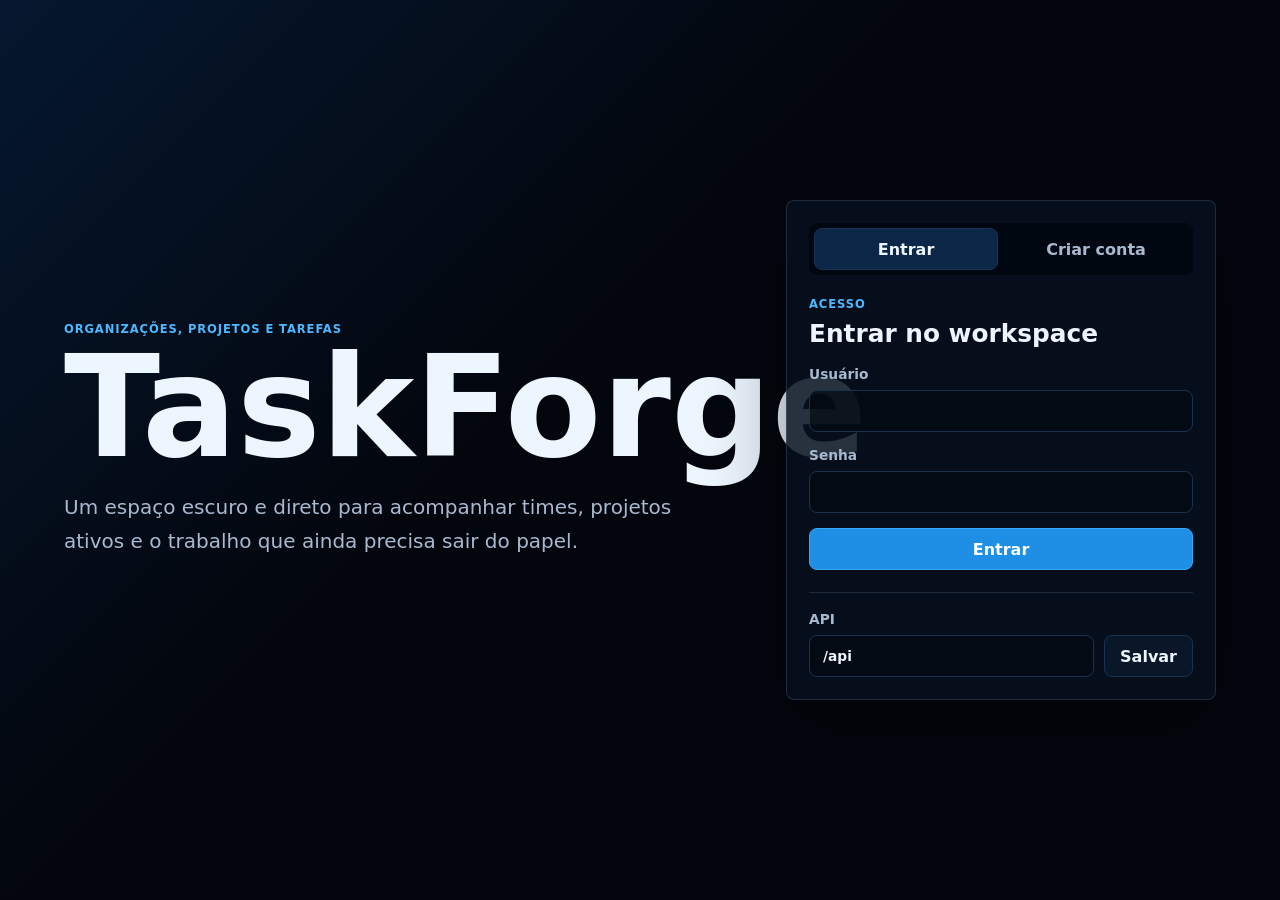
==== static/frontend/index.html @ 765f6458 "adicionando um front end e sistema de invites" ====
<!doctype html>
<html lang="pt-BR">
  <head>
    <meta charset="utf-8">
    <meta name="viewport" content="width=device-width, initial-scale=1">
    <title>TaskForge</title>
    <link rel="stylesheet" href="./css/styles.css">
  </head>
  <body data-page="redirect">
    <div id="toast-region" class="toast-region" aria-live="polite" aria-atomic="true"></div>
    <main class="page-loader">
      <p class="eyebrow">TaskForge</p>
      <h1>Carregando workspace</h1>
    </main>
    <script src="./js/app.js" defer></script>
  </body>
</html>
---- static/frontend/css/styles.css ----
:root {
  color-scheme: dark;
  --bg: #03060d;
  --bg-raised: #07111f;
  --bg-panel: #0a1424;
  --bg-panel-strong: #0d1c31;
  --navy: #061a33;
  --navy-2: #0b2646;
  --line: #19324f;
  --line-soft: rgba(112, 149, 190, 0.22);
  --text: #edf6ff;
  --text-soft: #a8bad0;
  --muted: #6f839d;
  --accent: #4db8ff;
  --accent-strong: #1f8fe5;
  --accent-soft: rgba(77, 184, 255, 0.13);
  --success: #4fd1a1;
  --warning: #f4c86b;
  --danger: #ff6b78;
  --danger-bg: rgba(255, 107, 120, 0.12);
  --shadow: 0 24px 80px rgba(0, 0, 0, 0.42);
  --radius: 8px;
  --sidebar-width: 320px;
  font-family: Inter, ui-sans-serif, system-ui, -apple-system, BlinkMacSystemFont, "Segoe UI", sans-serif;
}

* {
  box-sizing: border-box;
}

html {
  min-height: 100%;
  background: var(--bg);
}

body {
  min-height: 100vh;
  margin: 0;
  background:
    linear-gradient(135deg, rgba(6, 26, 51, 0.9), rgba(3, 6, 13, 0.98) 42%),
    var(--bg);
  color: var(--text);
}

button,
input,
textarea {
  font: inherit;
}

button {
  cursor: pointer;
}

button:disabled,
input:disabled,
textarea:disabled {
  cursor: not-allowed;
  opacity: 0.6;
}

input,
textarea {
  width: 100%;
  border: 1px solid var(--line);
  border-radius: var(--radius);
  background: rgba(2, 9, 19, 0.72);
  color: var(--text);
  outline: none;
  padding: 12px 13px;
  transition: border-color 160ms ease, box-shadow 160ms ease, background 160ms ease;
}

textarea {
  resize: vertical;
  min-height: 90px;
}

input::placeholder,
textarea::placeholder {
  color: #61758e;
}

input:focus,
textarea:focus {
  border-color: var(--accent);
  box-shadow: 0 0 0 3px rgba(77, 184, 255, 0.13);
  background: rgba(3, 13, 27, 0.96);
}

label {
  display: grid;
  gap: 8px;
  color: var(--text-soft);
  font-size: 0.86rem;
  font-weight: 650;
}

.is-hidden {
  display: none !important;
}

.as-link {
  display: inline-flex;
  align-items: center;
  justify-content: center;
  text-decoration: none;
}

.muted {
  color: var(--muted);
}

.eyebrow {
  margin: 0 0 8px;
  color: var(--accent);
  font-size: 0.72rem;
  font-weight: 800;
  letter-spacing: 0.08em;
  text-transform: uppercase;
}

.auth-screen {
  min-height: 100vh;
  display: grid;
  grid-template-columns: minmax(0, 1fr) 430px;
  gap: clamp(28px, 6vw, 80px);
  align-items: center;
  padding: clamp(24px, 5vw, 72px);
}

.auth-brand {
  max-width: 760px;
}

.auth-brand h1 {
  margin: 0;
  font-size: clamp(3.8rem, 11vw, 9rem);
  line-height: 0.9;
  letter-spacing: 0;
}

.auth-brand p:not(.eyebrow) {
  max-width: 620px;
  color: var(--text-soft);
  font-size: clamp(1rem, 2vw, 1.25rem);
  line-height: 1.7;
}

.page-loader {
  min-height: 100vh;
  display: grid;
  place-content: center;
  gap: 10px;
  padding: 24px;
  text-align: center;
}

.page-loader h1 {
  margin: 0;
  font-size: clamp(2rem, 5vw, 4rem);
  letter-spacing: 0;
}

.auth-panel,
.panel,
.confirm-dialog {
  border: 1px solid var(--line-soft);
  border-radius: var(--radius);
  background: rgba(7, 17, 31, 0.86);
  box-shadow: var(--shadow);
}

.auth-panel {
  padding: 22px;
}

.auth-tabs {
  display: grid;
  grid-template-columns: 1fr 1fr;
  gap: 6px;
  padding: 5px;
  border-radius: var(--radius);
  background: rgba(1, 6, 14, 0.86);
  margin-bottom: 22px;
}

.tab-button,
.ghost-button,
.primary-button,
.danger-button,
.icon-button,
.link-button {
  min-height: 42px;
  border: 1px solid transparent;
  border-radius: var(--radius);
  color: var(--text);
  font-weight: 800;
  transition: transform 160ms ease, border-color 160ms ease, background 160ms ease, color 160ms ease;
}

.tab-button {
  background: transparent;
  color: var(--text-soft);
}

.tab-button.active {
  background: var(--navy-2);
  color: var(--text);
  border-color: var(--line);
}

.primary-button {
  background: var(--accent-strong);
  border-color: #35a7f5;
  color: white;
  padding: 0 16px;
}

.primary-button:hover,
.ghost-button:hover,
.danger-button:hover,
.icon-button:hover,
.link-button:hover {
  transform: translateY(-1px);
}

.ghost-button {
  background: rgba(10, 25, 43, 0.9);
  border-color: var(--line);
  color: var(--text);
  padding: 0 15px;
}

.ghost-button.small {
  min-height: 34px;
  padding: 0 11px;
  font-size: 0.86rem;
}

.danger-button {
  background: var(--danger-bg);
  border-color: rgba(255, 107, 120, 0.46);
  color: #ffd5da;
  padding: 0 15px;
}

.icon-button {
  width: 42px;
  padding: 0;
  background: rgba(10, 25, 43, 0.9);
  border-color: var(--line);
}

.link-button {
  min-height: auto;
  padding: 0;
  background: transparent;
  color: var(--accent);
  border: none;
}

.stacked-form,
.compact-form {
  display: grid;
  gap: 15px;
}

.compact-form.is-disabled {
  opacity: 0.62;
}

.inline-form {
  display: grid;
  grid-template-columns: minmax(0, 1fr) auto;
  gap: 10px;
  align-items: end;
}

.api-config {
  display: grid;
  grid-template-columns: minmax(0, 1fr) auto;
  gap: 10px;
  align-items: end;
  margin-top: 22px;
  padding-top: 18px;
  border-top: 1px solid var(--line-soft);
}

.panel-heading {
  margin-bottom: 18px;
}

.panel-heading h2,
.panel-heading h3 {
  margin: 0;
  letter-spacing: 0;
}

.panel-heading h2 {
  font-size: 1.55rem;
}

.panel-heading h3 {
  font-size: 1.08rem;
}

.panel-heading.horizontal {
  display: flex;
  justify-content: space-between;
  gap: 12px;
  align-items: start;
}

.app-shell {
  display: grid;
  grid-template-columns: var(--sidebar-width) minmax(0, 1fr);
  min-height: 100vh;
}

.sidebar {
  position: sticky;
  top: 0;
  height: 100vh;
  overflow-y: auto;
  display: grid;
  align-content: start;
  gap: 18px;
  padding: 22px;
  border-right: 1px solid var(--line-soft);
  background: rgba(3, 8, 17, 0.94);
}

.brand-row,
.user-strip,
.section-title,
.topbar,
.org-header,
.task-actions,
.dialog-actions {
  display: flex;
  align-items: center;
  justify-content: space-between;
  gap: 14px;
}

.brand-row h2,
.topbar h1,
.org-header h2 {
  margin: 0;
  letter-spacing: 0;
}

.brand-row h2 {
  font-size: 1.55rem;
}

.user-strip {
  border: 1px solid var(--line-soft);
  border-radius: var(--radius);
  background: rgba(10, 20, 36, 0.72);
  padding: 12px;
}

.user-strip div {
  display: grid;
  gap: 4px;
  min-width: 0;
}

.user-strip strong,
.nav-item strong,
.project-item strong,
.task-card strong {
  overflow-wrap: anywhere;
}

.sidebar-section {
  display: grid;
  gap: 12px;
}

.page-nav {
  display: grid;
  gap: 8px;
}

.nav-link {
  display: flex;
  align-items: center;
  min-height: 42px;
  border: 1px solid var(--line-soft);
  border-radius: var(--radius);
  background: rgba(9, 19, 34, 0.72);
  color: var(--text-soft);
  font-weight: 800;
  padding: 0 12px;
  text-decoration: none;
}

.nav-link.active,
.nav-link:hover {
  border-color: var(--accent);
  background: var(--accent-soft);
  color: var(--text);
}

.section-title {
  color: var(--text);
  font-weight: 850;
}

.count-pill,
.status-chip {
  display: inline-flex;
  align-items: center;
  min-height: 28px;
  border: 1px solid var(--line);
  border-radius: 999px;
  padding: 0 10px;
  background: rgba(13, 28, 49, 0.82);
  color: var(--text-soft);
  font-size: 0.78rem;
  font-weight: 800;
  white-space: nowrap;
}

.status-chip.subdued {
  color: var(--muted);
}

.search-label {
  font-size: 0.78rem;
}

.nav-list,
.project-list,
.task-list,
.member-list {
  display: grid;
  gap: 10px;
}

.nav-list {
  max-height: 34vh;
  overflow-y: auto;
  padding-right: 2px;
}

.nav-item,
.project-item,
.task-card,
.member-item {
  border: 1px solid var(--line-soft);
  border-radius: var(--radius);
  background: rgba(9, 19, 34, 0.8);
}

.nav-item,
.project-item {
  width: 100%;
  display: grid;
  gap: 5px;
  text-align: left;
  color: var(--text);
  padding: 12px;
}

.nav-item {
  border-color: var(--line-soft);
}

.nav-item.active,
.project-item.active {
  border-color: var(--accent);
  background: var(--accent-soft);
}

.nav-item span,
.project-item span,
.task-card p,
.member-item span {
  color: var(--text-soft);
  font-size: 0.82rem;
}

.workspace {
  min-width: 0;
  padding: 26px;
}

.topbar {
  margin-bottom: 24px;
}

.topbar h1 {
  font-size: clamp(1.9rem, 3vw, 3.1rem);
}

.empty-state {
  min-height: 62vh;
  display: grid;
  place-items: center;
  border: 1px dashed var(--line);
  border-radius: var(--radius);
  background: rgba(6, 17, 31, 0.58);
  text-align: center;
  padding: 28px;
}

.empty-state h2 {
  max-width: 680px;
  margin: 0;
  font-size: clamp(1.7rem, 4vw, 3.2rem);
  letter-spacing: 0;
}

.org-workspace {
  display: grid;
  gap: 18px;
}

.org-header {
  align-items: start;
  padding-bottom: 18px;
  border-bottom: 1px solid var(--line-soft);
}

.org-header h2 {
  font-size: clamp(1.9rem, 4vw, 4rem);
  line-height: 1.05;
}

.org-actions {
  display: flex;
  gap: 10px;
  flex-wrap: wrap;
  justify-content: flex-end;
}

.stats-grid {
  display: grid;
  grid-template-columns: repeat(3, minmax(120px, 1fr));
  gap: 12px;
}

.stat-card {
  display: grid;
  gap: 8px;
  border: 1px solid var(--line-soft);
  border-radius: var(--radius);
  background: rgba(9, 19, 34, 0.76);
  padding: 16px;
}

.stat-card span {
  color: var(--text-soft);
  font-size: 0.82rem;
  font-weight: 800;
}

.stat-card strong {
  font-size: 2rem;
  line-height: 1;
}

.content-grid {
  display: grid;
  grid-template-columns: minmax(240px, 0.9fr) minmax(260px, 1fr) minmax(300px, 1.2fr);
  gap: 16px;
  align-items: start;
}

.content-grid.two-columns {
  grid-template-columns: minmax(260px, 0.85fr) minmax(320px, 1.15fr);
}

.dashboard-grid {
  display: grid;
  grid-template-columns: minmax(280px, 1fr) minmax(280px, 1fr);
  gap: 16px;
  align-items: start;
  margin-top: 16px;
}

.panel {
  min-width: 0;
  padding: 18px;
}

.card-grid {
  display: grid;
  grid-template-columns: repeat(auto-fill, minmax(230px, 1fr));
  gap: 12px;
}

.org-card {
  display: grid;
  gap: 12px;
  border: 1px solid var(--line-soft);
  border-radius: var(--radius);
  background: rgba(9, 19, 34, 0.8);
  padding: 14px;
}

.org-card h3 {
  margin: 0;
  font-size: 1.08rem;
  overflow-wrap: anywhere;
}

.card-meta {
  margin: 0;
  color: var(--text-soft);
  font-size: 0.84rem;
  line-height: 1.5;
}

.member-item {
  display: grid;
  gap: 5px;
  padding: 12px;
}

.member-top {
  display: flex;
  justify-content: space-between;
  gap: 10px;
  align-items: center;
}

.role-badge {
  display: inline-flex;
  align-items: center;
  min-height: 24px;
  border-radius: 999px;
  background: rgba(79, 209, 161, 0.12);
  color: var(--success);
  padding: 0 9px;
  font-size: 0.72rem;
  font-weight: 850;
  text-transform: uppercase;
}

.project-item {
  cursor: pointer;
}

.task-card {
  display: grid;
  gap: 10px;
  padding: 14px;
}

.task-card p {
  margin: 0;
  line-height: 1.55;
}

.task-card .task-actions {
  padding-top: 4px;
}

.compact-task-form {
  margin-bottom: 14px;
}

.empty-copy {
  margin: 0;
  border: 1px dashed var(--line);
  border-radius: var(--radius);
  color: var(--muted);
  padding: 16px;
  text-align: center;
}

.stat-link {
  justify-self: start;
  color: var(--accent);
  font-size: 1.02rem;
  font-weight: 850;
}

.invite-result-card {
  display: grid;
  gap: 8px;
  border: 1px solid var(--line-soft);
  border-radius: var(--radius);
  background: rgba(9, 19, 34, 0.8);
  padding: 12px;
}

.invite-result-name {
  font-size: 0.92rem;
  color: var(--text);
  overflow-wrap: anywhere;
}

.invite-result-id {
  font-size: 0.78rem;
}

.invite-result-send {
  width: 100%;
  justify-content: center;
}

.invite-result-error {
  margin: 0;
  color: var(--danger);
  font-size: 0.84rem;
}

.invites-grid {
  display: grid;
  grid-template-columns: repeat(auto-fill, minmax(220px, 1fr));
  gap: 12px;
}

.invite-card {
  display: grid;
  gap: 10px;
  border: 1px solid rgba(77, 184, 255, 0.22);
  border-radius: var(--radius);
  background: rgba(9, 19, 34, 0.8);
  padding: 14px;
}

.invite-org-name {
  font-size: 1rem;
  color: var(--text);
  overflow-wrap: anywhere;
}

.invite-sender {
  margin: 0;
  color: var(--text-soft);
  font-size: 0.82rem;
}

.invite-accept-btn {
  width: 100%;
  justify-content: center;
}

.toast-region {
  position: fixed;
  top: 18px;
  right: 18px;
  z-index: 20;
  display: grid;
  gap: 10px;
  width: min(360px, calc(100vw - 36px));
}

.toast {
  border: 1px solid var(--line);
  border-radius: var(--radius);
  background: rgba(7, 17, 31, 0.96);
  color: var(--text);
  box-shadow: var(--shadow);
  padding: 13px 14px;
}

.toast.success {
  border-color: rgba(79, 209, 161, 0.42);
}

.toast.error {
  border-color: rgba(255, 107, 120, 0.5);
}

.confirm-dialog {
  width: min(440px, calc(100vw - 28px));
  color: var(--text);
  padding: 0;
}

.confirm-dialog::backdrop {
  background: rgba(0, 0, 0, 0.72);
}

.confirm-dialog form {
  display: grid;
  gap: 14px;
  padding: 22px;
}

.confirm-dialog h2,
.confirm-dialog p {
  margin: 0;
}

@media (max-width: 1120px) {
  .content-grid {
    grid-template-columns: 1fr 1fr;
  }

  .content-grid.two-columns,
  .dashboard-grid {
    grid-template-columns: 1fr;
  }

  .tasks-panel {
    grid-column: 1 / -1;
  }
}

@media (max-width: 880px) {
  .auth-screen {
    grid-template-columns: 1fr;
    align-content: center;
  }

  .app-shell {
    grid-template-columns: 1fr;
  }

  .sidebar {
    position: static;
    height: auto;
    border-right: 0;
    border-bottom: 1px solid var(--line-soft);
  }

  .nav-list {
    max-height: 280px;
  }

  .workspace {
    padding: 20px;
  }

  .content-grid {
    grid-template-columns: 1fr;
  }

  .card-grid {
    grid-template-columns: 1fr;
  }

  .stats-grid {
    grid-template-columns: 1fr;
  }

  .org-header,
  .topbar {
    display: grid;
    justify-content: stretch;
  }

  .org-actions,
  .topbar-actions {
    justify-content: start;
  }
}

@media (max-width: 560px) {
  .auth-screen,
  .workspace,
  .sidebar {
    padding: 16px;
  }

  .auth-panel,
  .panel {
    padding: 15px;
  }

  .api-config,
  .inline-form {
    grid-template-columns: 1fr;
  }

  .brand-row,
  .user-strip,
  .section-title,
  .panel-heading.horizontal,
  .task-actions,
  .dialog-actions {
    align-items: stretch;
  }

  .topbar h1,
  .org-header h2,
  .empty-state h2 {
    font-size: 1.9rem;
  }
}
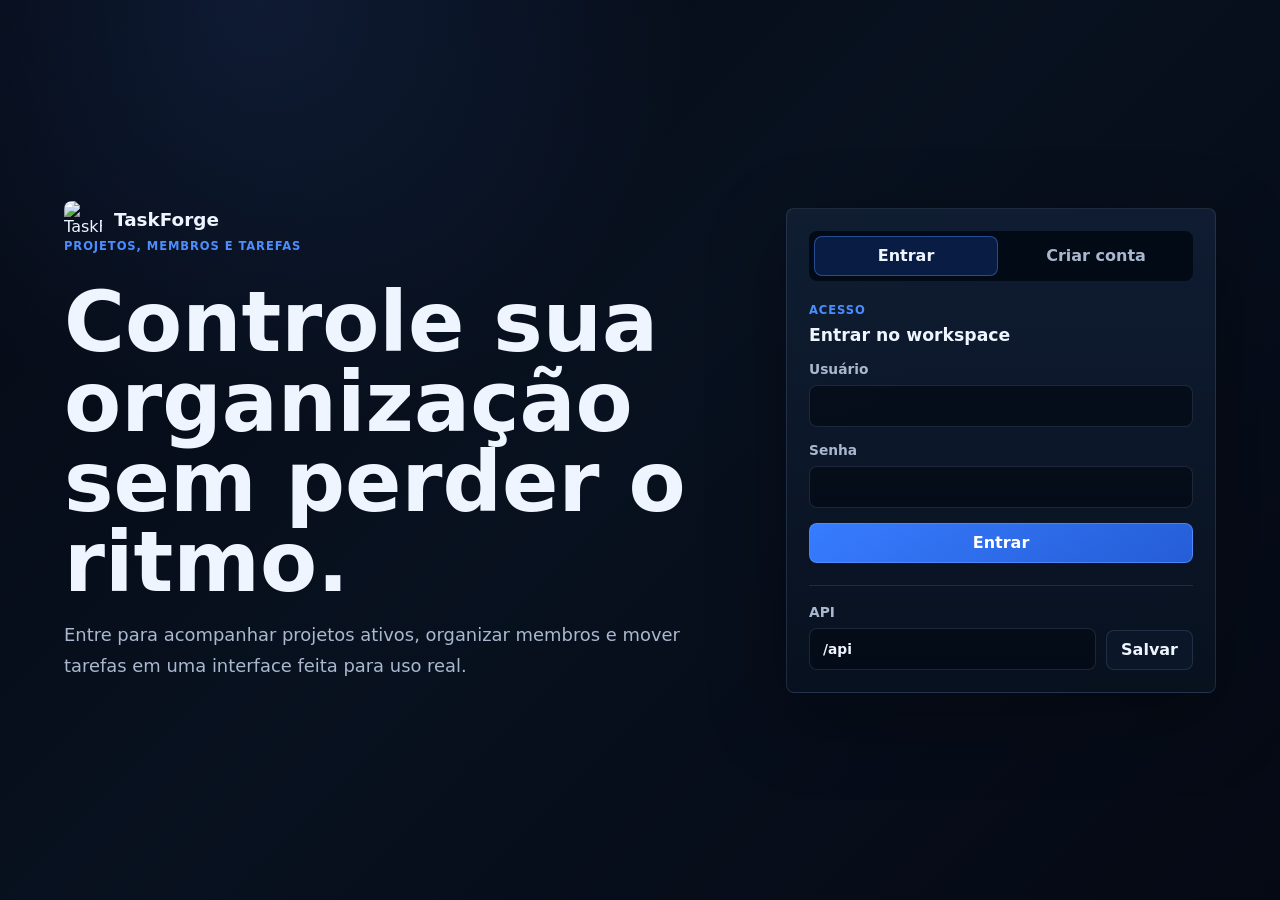
==== commit f4b84980: "melhorando front e back end" ====
--- a/static/frontend/index.html
+++ b/static/frontend/index.html
@@ -4,11 +4,13 @@
     <meta charset="utf-8">
     <meta name="viewport" content="width=device-width, initial-scale=1">
     <title>TaskForge</title>
+    <link rel="icon" href="http://localhost:5000/static/icons/TaskForgeLogo.png">
     <link rel="stylesheet" href="./css/styles.css">
   </head>
   <body data-page="redirect">
     <div id="toast-region" class="toast-region" aria-live="polite" aria-atomic="true"></div>
     <main class="page-loader">
+      <img class="brand-mark" src="http://localhost:5000/static/icons/TaskForgeLogo.png" alt="TaskForge">
       <p class="eyebrow">TaskForge</p>
       <h1>Carregando workspace</h1>
     </main>
--- a/static/frontend/css/styles.css
+++ b/static/frontend/css/styles.css
@@ -1,26 +1,27 @@
 :root {
   color-scheme: dark;
-  --bg: #03060d;
-  --bg-raised: #07111f;
-  --bg-panel: #0a1424;
-  --bg-panel-strong: #0d1c31;
-  --navy: #061a33;
-  --navy-2: #0b2646;
-  --line: #19324f;
-  --line-soft: rgba(112, 149, 190, 0.22);
-  --text: #edf6ff;
-  --text-soft: #a8bad0;
-  --muted: #6f839d;
-  --accent: #4db8ff;
-  --accent-strong: #1f8fe5;
-  --accent-soft: rgba(77, 184, 255, 0.13);
-  --success: #4fd1a1;
-  --warning: #f4c86b;
-  --danger: #ff6b78;
-  --danger-bg: rgba(255, 107, 120, 0.12);
-  --shadow: 0 24px 80px rgba(0, 0, 0, 0.42);
+  --bg: #050914;
+  --bg-2: #07101f;
+  --sidebar: #071225;
+  --sidebar-2: #0b1830;
+  --panel: #0d1728;
+  --panel-2: #111f35;
+  --panel-3: #162842;
+  --line: rgba(142, 166, 205, 0.17);
+  --line-strong: rgba(142, 166, 205, 0.28);
+  --text: #eef5ff;
+  --text-soft: #a9b8cf;
+  --muted: #75869d;
+  --blue: #4c8dff;
+  --blue-2: #2563eb;
+  --green: #40d58f;
+  --orange: #ffb25b;
+  --purple: #9a7cff;
+  --red: #ff6f86;
+  --cyan: #45d6d0;
+  --shadow: 0 24px 80px rgba(0, 0, 0, 0.32);
   --radius: 8px;
-  --sidebar-width: 320px;
+  --sidebar-width: 290px;
   font-family: Inter, ui-sans-serif, system-ui, -apple-system, BlinkMacSystemFont, "Segoe UI", sans-serif;
 }
 
@@ -37,15 +38,21 @@
   min-height: 100vh;
   margin: 0;
   background:
-    linear-gradient(135deg, rgba(6, 26, 51, 0.9), rgba(3, 6, 13, 0.98) 42%),
-    var(--bg);
+    radial-gradient(circle at 20% 0%, rgba(76, 141, 255, 0.12), transparent 32%),
+    linear-gradient(135deg, #050914 0%, #08111f 46%, #050914 100%);
   color: var(--text);
 }
 
 button,
 input,
-textarea {
+textarea,
+select {
   font: inherit;
+}
+
+button,
+a {
+  -webkit-tap-highlight-color: transparent;
 }
 
 button {
@@ -54,17 +61,19 @@
 
 button:disabled,
 input:disabled,
-textarea:disabled {
+textarea:disabled,
+select:disabled {
   cursor: not-allowed;
-  opacity: 0.6;
+  opacity: 0.58;
 }
 
 input,
-textarea {
+textarea,
+select {
   width: 100%;
   border: 1px solid var(--line);
   border-radius: var(--radius);
-  background: rgba(2, 9, 19, 0.72);
+  background: rgba(3, 10, 21, 0.72);
   color: var(--text);
   outline: none;
   padding: 12px 13px;
@@ -73,19 +82,24 @@
 
 textarea {
   resize: vertical;
-  min-height: 90px;
+  min-height: 92px;
+}
+
+select {
+  appearance: none;
 }
 
 input::placeholder,
 textarea::placeholder {
-  color: #61758e;
+  color: #667890;
 }
 
 input:focus,
-textarea:focus {
-  border-color: var(--accent);
-  box-shadow: 0 0 0 3px rgba(77, 184, 255, 0.13);
-  background: rgba(3, 13, 27, 0.96);
+textarea:focus,
+select:focus {
+  border-color: rgba(76, 141, 255, 0.8);
+  box-shadow: 0 0 0 3px rgba(76, 141, 255, 0.14);
+  background: rgba(5, 14, 29, 0.98);
 }
 
 label {
@@ -93,11 +107,15 @@
   gap: 8px;
   color: var(--text-soft);
   font-size: 0.86rem;
-  font-weight: 650;
+  font-weight: 700;
 }
 
 .is-hidden {
   display: none !important;
+}
+
+.muted {
+  color: var(--muted);
 }
 
 .as-link {
@@ -107,17 +125,48 @@
   text-decoration: none;
 }
 
-.muted {
-  color: var(--muted);
-}
-
 .eyebrow {
   margin: 0 0 8px;
-  color: var(--accent);
+  color: var(--blue);
   font-size: 0.72rem;
-  font-weight: 800;
+  font-weight: 850;
   letter-spacing: 0.08em;
   text-transform: uppercase;
+}
+
+.brand-lockup {
+  display: flex;
+  align-items: center;
+  gap: 12px;
+}
+
+.brand-lockup strong {
+  font-size: 1.15rem;
+  letter-spacing: 0;
+}
+
+.brand-mark {
+  width: 38px;
+  height: 38px;
+  display: block;
+  border-radius: var(--radius);
+  object-fit: contain;
+}
+
+.page-loader {
+  min-height: 100vh;
+  display: grid;
+  place-content: center;
+  justify-items: center;
+  gap: 10px;
+  padding: 24px;
+  text-align: center;
+}
+
+.page-loader h1 {
+  margin: 0;
+  font-size: 3.4rem;
+  letter-spacing: 0;
 }
 
 .auth-screen {
@@ -130,44 +179,30 @@
 }
 
 .auth-brand {
-  max-width: 760px;
+  max-width: 720px;
 }
 
 .auth-brand h1 {
-  margin: 0;
-  font-size: clamp(3.8rem, 11vw, 9rem);
-  line-height: 0.9;
+  margin: 30px 0 14px;
+  font-size: 5.2rem;
+  line-height: 0.96;
   letter-spacing: 0;
 }
 
 .auth-brand p:not(.eyebrow) {
   max-width: 620px;
   color: var(--text-soft);
-  font-size: clamp(1rem, 2vw, 1.25rem);
+  font-size: 1.12rem;
   line-height: 1.7;
-}
-
-.page-loader {
-  min-height: 100vh;
-  display: grid;
-  place-content: center;
-  gap: 10px;
-  padding: 24px;
-  text-align: center;
-}
-
-.page-loader h1 {
-  margin: 0;
-  font-size: clamp(2rem, 5vw, 4rem);
-  letter-spacing: 0;
 }
 
 .auth-panel,
 .panel,
-.confirm-dialog {
-  border: 1px solid var(--line-soft);
-  border-radius: var(--radius);
-  background: rgba(7, 17, 31, 0.86);
+.confirm-dialog,
+.metric-card {
+  border: 1px solid var(--line);
+  border-radius: var(--radius);
+  background: linear-gradient(180deg, rgba(17, 31, 53, 0.88), rgba(9, 18, 32, 0.88));
   box-shadow: var(--shadow);
 }
 
@@ -181,7 +216,7 @@
   gap: 6px;
   padding: 5px;
   border-radius: var(--radius);
-  background: rgba(1, 6, 14, 0.86);
+  background: rgba(1, 7, 17, 0.86);
   margin-bottom: 22px;
 }
 
@@ -189,9 +224,9 @@
 .ghost-button,
 .primary-button,
 .danger-button,
-.icon-button,
-.link-button {
-  min-height: 42px;
+.link-button,
+.icon-menu {
+  min-height: 40px;
   border: 1px solid transparent;
   border-radius: var(--radius);
   color: var(--text);
@@ -205,59 +240,48 @@
 }
 
 .tab-button.active {
-  background: var(--navy-2);
+  background: rgba(37, 99, 235, 0.22);
   color: var(--text);
-  border-color: var(--line);
+  border-color: rgba(76, 141, 255, 0.42);
 }
 
 .primary-button {
-  background: var(--accent-strong);
-  border-color: #35a7f5;
+  background: linear-gradient(145deg, #377cff, #255dd6);
+  border-color: rgba(93, 150, 255, 0.65);
   color: white;
   padding: 0 16px;
 }
 
-.primary-button:hover,
-.ghost-button:hover,
-.danger-button:hover,
-.icon-button:hover,
-.link-button:hover {
-  transform: translateY(-1px);
-}
-
-.ghost-button {
-  background: rgba(10, 25, 43, 0.9);
+.ghost-button,
+.icon-menu {
+  background: rgba(12, 24, 42, 0.92);
   border-color: var(--line);
   color: var(--text);
+  padding: 0 14px;
+}
+
+.danger-button {
+  background: rgba(255, 111, 134, 0.12);
+  border-color: rgba(255, 111, 134, 0.46);
+  color: #ffd4dc;
   padding: 0 15px;
-}
-
-.ghost-button.small {
-  min-height: 34px;
-  padding: 0 11px;
-  font-size: 0.86rem;
-}
-
-.danger-button {
-  background: var(--danger-bg);
-  border-color: rgba(255, 107, 120, 0.46);
-  color: #ffd5da;
-  padding: 0 15px;
-}
-
-.icon-button {
-  width: 42px;
-  padding: 0;
-  background: rgba(10, 25, 43, 0.9);
-  border-color: var(--line);
 }
 
 .link-button {
   min-height: auto;
   padding: 0;
   background: transparent;
-  color: var(--accent);
-  border: none;
+  border: 0;
+  color: #75a7ff;
+  text-decoration: none;
+}
+
+.primary-button:hover,
+.ghost-button:hover,
+.danger-button:hover,
+.link-button:hover,
+.nav-link:hover {
+  transform: translateY(-1px);
 }
 
 .stacked-form,
@@ -284,11 +308,11 @@
   align-items: end;
   margin-top: 22px;
   padding-top: 18px;
-  border-top: 1px solid var(--line-soft);
+  border-top: 1px solid var(--line);
 }
 
 .panel-heading {
-  margin-bottom: 18px;
+  margin-bottom: 16px;
 }
 
 .panel-heading h2,
@@ -298,10 +322,6 @@
 }
 
 .panel-heading h2 {
-  font-size: 1.55rem;
-}
-
-.panel-heading h3 {
   font-size: 1.08rem;
 }
 
@@ -324,94 +344,170 @@
   height: 100vh;
   overflow-y: auto;
   display: grid;
+  grid-template-rows: auto auto 1fr auto auto;
+  gap: 20px;
+  padding: 22px;
+  border-right: 1px solid rgba(142, 166, 205, 0.14);
+  background:
+    linear-gradient(180deg, rgba(7, 18, 37, 0.98), rgba(3, 8, 17, 0.98)),
+    var(--sidebar);
+}
+
+.sidebar-brand {
+  padding: 2px 0 8px;
+}
+
+.sidebar-block,
+.sidebar-form,
+.sidebar-user {
+  border: 1px solid var(--line);
+  border-radius: var(--radius);
+  background: rgba(13, 27, 48, 0.72);
+  padding: 12px;
+}
+
+.sidebar-label {
+  margin: 0 0 8px;
+  color: var(--muted);
+  font-size: 0.72rem;
+  font-weight: 850;
+  letter-spacing: 0.08em;
+  text-transform: uppercase;
+}
+
+.org-switcher {
+  min-height: 44px;
+  background: rgba(20, 38, 66, 0.94);
+}
+
+.page-nav {
+  display: grid;
   align-content: start;
-  gap: 18px;
-  padding: 22px;
-  border-right: 1px solid var(--line-soft);
-  background: rgba(3, 8, 17, 0.94);
-}
-
-.brand-row,
-.user-strip,
-.section-title,
-.topbar,
-.org-header,
-.task-actions,
-.dialog-actions {
+  gap: 8px;
+}
+
+.nav-link {
+  min-height: 46px;
   display: flex;
   align-items: center;
-  justify-content: space-between;
-  gap: 14px;
-}
-
-.brand-row h2,
-.topbar h1,
-.org-header h2 {
-  margin: 0;
-  letter-spacing: 0;
-}
-
-.brand-row h2 {
-  font-size: 1.55rem;
-}
-
-.user-strip {
-  border: 1px solid var(--line-soft);
-  border-radius: var(--radius);
-  background: rgba(10, 20, 36, 0.72);
-  padding: 12px;
-}
-
-.user-strip div {
-  display: grid;
-  gap: 4px;
-  min-width: 0;
-}
-
-.user-strip strong,
-.nav-item strong,
-.project-item strong,
-.task-card strong {
-  overflow-wrap: anywhere;
-}
-
-.sidebar-section {
-  display: grid;
   gap: 12px;
-}
-
-.page-nav {
-  display: grid;
-  gap: 8px;
-}
-
-.nav-link {
-  display: flex;
-  align-items: center;
-  min-height: 42px;
-  border: 1px solid var(--line-soft);
-  border-radius: var(--radius);
-  background: rgba(9, 19, 34, 0.72);
+  border: 1px solid transparent;
+  border-radius: var(--radius);
+  background: transparent;
   color: var(--text-soft);
   font-weight: 800;
   padding: 0 12px;
   text-decoration: none;
+  text-align: left;
 }
 
 .nav-link.active,
 .nav-link:hover {
-  border-color: var(--accent);
-  background: var(--accent-soft);
+  border-color: rgba(76, 141, 255, 0.38);
+  background: linear-gradient(145deg, rgba(37, 99, 235, 0.38), rgba(76, 141, 255, 0.18));
   color: var(--text);
 }
 
-.section-title {
+.nav-button {
+  width: 100%;
+}
+
+.nav-icon {
+  width: 24px;
+  height: 24px;
+  display: grid;
+  place-items: center;
+  border-radius: 7px;
+  background: rgba(255, 255, 255, 0.06);
+  color: #9fc0ff;
+  font-size: 0.72rem;
+}
+
+.sidebar-user {
+  display: grid;
+  grid-template-columns: auto minmax(0, 1fr) auto;
+  align-items: center;
+  gap: 10px;
+}
+
+.sidebar-user strong,
+.sidebar-user span {
+  display: block;
+  overflow: hidden;
+  text-overflow: ellipsis;
+  white-space: nowrap;
+}
+
+.sidebar-user span {
+  color: var(--muted);
+  font-size: 0.8rem;
+}
+
+.avatar {
+  width: 38px;
+  height: 38px;
+  display: grid;
+  place-items: center;
+  flex: 0 0 auto;
+  border-radius: 50%;
+  background: linear-gradient(145deg, #273b5c, #16243a);
   color: var(--text);
-  font-weight: 850;
-}
-
+  font-weight: 900;
+  border: 1px solid rgba(255, 255, 255, 0.08);
+}
+
+.workspace {
+  min-width: 0;
+  padding: 30px;
+}
+
+.topbar {
+  display: flex;
+  align-items: flex-start;
+  justify-content: space-between;
+  gap: 22px;
+  margin-bottom: 24px;
+}
+
+.topbar h1 {
+  margin: 0 0 8px;
+  font-size: 2.4rem;
+  letter-spacing: 0;
+}
+
+.topbar p {
+  margin: 0;
+}
+
+.topbar-actions {
+  display: flex;
+  align-items: center;
+  justify-content: flex-end;
+  gap: 12px;
+  flex-wrap: wrap;
+}
+
+.search-box {
+  position: relative;
+  min-width: min(320px, 42vw);
+}
+
+.search-box span {
+  position: absolute;
+  width: 1px;
+  height: 1px;
+  overflow: hidden;
+  clip: rect(0 0 0 0);
+}
+
+.search-box input {
+  min-height: 44px;
+  background: rgba(12, 24, 42, 0.72);
+}
+
+.status-chip,
 .count-pill,
-.status-chip {
+.tag {
   display: inline-flex;
   align-items: center;
   min-height: 28px;
@@ -421,7 +517,7 @@
   background: rgba(13, 28, 49, 0.82);
   color: var(--text-soft);
   font-size: 0.78rem;
-  font-weight: 800;
+  font-weight: 850;
   white-space: nowrap;
 }
 
@@ -429,81 +525,307 @@
   color: var(--muted);
 }
 
-.search-label {
+.tag.high {
+  background: rgba(255, 111, 134, 0.13);
+  color: #ff9bab;
+}
+
+.tag.medium {
+  background: rgba(255, 178, 91, 0.13);
+  color: #ffd09a;
+}
+
+.tag.low,
+.tag.done {
+  background: rgba(64, 213, 143, 0.13);
+  color: #8ef0bc;
+}
+
+.dashboard-content {
+  display: grid;
+  gap: 22px;
+}
+
+.metrics-grid {
+  display: grid;
+  grid-template-columns: repeat(4, minmax(160px, 1fr));
+  gap: 16px;
+}
+
+.metrics-grid.compact {
+  grid-template-columns: repeat(auto-fit, minmax(160px, 1fr));
+}
+
+.metric-card {
+  min-height: 122px;
+  display: grid;
+  grid-template-columns: auto 1fr;
+  gap: 8px 14px;
+  align-items: center;
+  padding: 18px;
+}
+
+.metric-card p {
+  margin: 0;
+  color: var(--text-soft);
+  font-weight: 800;
+}
+
+.metric-card strong {
+  display: block;
+  font-size: 2rem;
+  line-height: 1;
+}
+
+.metric-card small {
+  grid-column: 2;
+  color: var(--muted);
+  font-weight: 750;
+}
+
+.metric-icon {
+  width: 48px;
+  height: 48px;
+  display: grid;
+  place-items: center;
+  grid-row: span 3;
+  border-radius: var(--radius);
+  font-size: 0.82rem;
+  font-weight: 900;
+}
+
+.accent-purple .metric-icon {
+  background: rgba(154, 124, 255, 0.16);
+  color: #b9a7ff;
+}
+
+.accent-blue .metric-icon {
+  background: rgba(76, 141, 255, 0.16);
+  color: #9fc0ff;
+}
+
+.accent-green .metric-icon {
+  background: rgba(64, 213, 143, 0.16);
+  color: #88efba;
+}
+
+.accent-orange .metric-icon {
+  background: rgba(255, 178, 91, 0.16);
+  color: #ffd09a;
+}
+
+.overview-grid {
+  display: grid;
+  grid-template-columns: minmax(0, 1fr) minmax(320px, 0.52fr);
+  gap: 18px;
+}
+
+.span-2 {
+  grid-column: span 1;
+}
+
+.span-3 {
+  grid-column: 1 / -1;
+}
+
+.content-grid {
+  display: grid;
+  gap: 18px;
+}
+
+.content-grid.two-columns {
+  grid-template-columns: minmax(280px, 0.75fr) minmax(320px, 1.25fr);
+}
+
+.panel {
+  min-width: 0;
+  padding: 18px;
+}
+
+.project-rows,
+.member-stack,
+.task-table,
+.activity-list,
+.invites-grid {
+  display: grid;
+  gap: 10px;
+}
+
+.project-row {
+  display: grid;
+  grid-template-columns: auto minmax(160px, 1fr) minmax(150px, 0.8fr) auto auto;
+  gap: 14px;
+  align-items: center;
+  padding: 12px;
+  border: 1px solid var(--line);
+  border-radius: var(--radius);
+  background: rgba(8, 17, 31, 0.54);
+  text-decoration: none;
+  color: var(--text);
+}
+
+.row-icon {
+  width: 42px;
+  height: 42px;
+  display: grid;
+  place-items: center;
+  border-radius: var(--radius);
+  background: rgba(76, 141, 255, 0.14);
+  color: #9fc0ff;
+  font-weight: 900;
+}
+
+.row-title {
+  display: grid;
+  gap: 3px;
+  min-width: 0;
+}
+
+.row-title strong,
+.member-line strong,
+.task-main strong {
+  overflow-wrap: anywhere;
+}
+
+.row-title span,
+.member-line span,
+.task-main span {
+  color: var(--muted);
+  font-size: 0.84rem;
+}
+
+.progress-track {
+  height: 6px;
+  border-radius: 999px;
+  background: rgba(255, 255, 255, 0.08);
+  overflow: hidden;
+}
+
+.progress-fill {
+  height: 100%;
+  min-width: 0;
+  border-radius: inherit;
+  background: linear-gradient(90deg, #3f7cff, #73a6ff);
+}
+
+.member-line,
+.task-row,
+.activity-item,
+.invite-card {
+  display: grid;
+  gap: 8px;
+  align-items: center;
+  border: 1px solid var(--line);
+  border-radius: var(--radius);
+  background: rgba(8, 17, 31, 0.54);
+  padding: 12px;
+}
+
+.member-line {
+  grid-template-columns: auto minmax(0, 1fr) auto auto;
+}
+
+.member-edit-btn {
   font-size: 0.78rem;
-}
-
-.nav-list,
-.project-list,
-.task-list,
-.member-list {
-  display: grid;
-  gap: 10px;
-}
-
-.nav-list {
-  max-height: 34vh;
-  overflow-y: auto;
-  padding-right: 2px;
-}
-
-.nav-item,
-.project-item,
-.task-card,
-.member-item {
-  border: 1px solid var(--line-soft);
-  border-radius: var(--radius);
-  background: rgba(9, 19, 34, 0.8);
-}
-
-.nav-item,
-.project-item {
-  width: 100%;
-  display: grid;
-  gap: 5px;
-  text-align: left;
+  padding: 4px 10px;
+}
+
+.task-row {
+  grid-template-columns: auto minmax(220px, 1fr) auto auto auto auto;
+}
+
+.task-row.done {
+  border-color: rgba(64, 213, 143, 0.28);
+  background: rgba(64, 213, 143, 0.06);
+}
+
+.task-row.done .task-main strong {
+  color: var(--text-soft);
+  text-decoration: line-through;
+}
+
+.task-check {
+  width: 22px;
+  height: 22px;
+  display: grid;
+  place-items: center;
+  border: 1px solid rgba(142, 166, 205, 0.38);
+  border-radius: 50%;
+  color: var(--muted);
+  font-size: 0.72rem;
+}
+
+.task-actions {
+  display: flex;
+  gap: 8px;
+  justify-content: flex-end;
+}
+
+.task-actions button {
+  min-height: 34px;
+}
+
+.activity-item {
+  grid-template-columns: auto minmax(0, 1fr);
+}
+
+.activity-dot {
+  width: 34px;
+  height: 34px;
+  display: grid;
+  place-items: center;
+  border-radius: 50%;
+  background: rgba(76, 141, 255, 0.14);
+  color: #9fc0ff;
+  font-weight: 900;
+}
+
+.invite-card {
+  grid-template-columns: minmax(0, 1fr) auto;
+}
+
+.invite-card strong,
+.invite-card span {
+  display: block;
+}
+
+.invite-card span {
+  color: var(--muted);
+  font-size: 0.84rem;
+  margin-top: 3px;
+}
+
+.invite-result-card {
+  display: grid;
+  gap: 8px;
+  border: 1px solid var(--line);
+  border-radius: var(--radius);
+  background: rgba(6, 14, 27, 0.72);
+  padding: 12px;
+}
+
+.invite-result-name {
   color: var(--text);
-  padding: 12px;
-}
-
-.nav-item {
-  border-color: var(--line-soft);
-}
-
-.nav-item.active,
-.project-item.active {
-  border-color: var(--accent);
-  background: var(--accent-soft);
-}
-
-.nav-item span,
-.project-item span,
-.task-card p,
-.member-item span {
-  color: var(--text-soft);
+  overflow-wrap: anywhere;
+}
+
+.invite-result-id,
+.invite-result-error {
   font-size: 0.82rem;
 }
 
-.workspace {
-  min-width: 0;
-  padding: 26px;
-}
-
-.topbar {
-  margin-bottom: 24px;
-}
-
-.topbar h1 {
-  font-size: clamp(1.9rem, 3vw, 3.1rem);
+.invite-result-error {
+  margin: 0;
+  color: var(--red);
 }
 
 .empty-state {
-  min-height: 62vh;
+  min-height: 55vh;
   display: grid;
   place-items: center;
-  border: 1px dashed var(--line);
-  border-radius: var(--radius);
-  background: rgba(6, 17, 31, 0.58);
+  border: 1px dashed var(--line-strong);
+  border-radius: var(--radius);
+  background: rgba(9, 18, 32, 0.54);
   text-align: center;
   padding: 28px;
 }
@@ -511,158 +833,8 @@
 .empty-state h2 {
   max-width: 680px;
   margin: 0;
-  font-size: clamp(1.7rem, 4vw, 3.2rem);
+  font-size: 2.5rem;
   letter-spacing: 0;
-}
-
-.org-workspace {
-  display: grid;
-  gap: 18px;
-}
-
-.org-header {
-  align-items: start;
-  padding-bottom: 18px;
-  border-bottom: 1px solid var(--line-soft);
-}
-
-.org-header h2 {
-  font-size: clamp(1.9rem, 4vw, 4rem);
-  line-height: 1.05;
-}
-
-.org-actions {
-  display: flex;
-  gap: 10px;
-  flex-wrap: wrap;
-  justify-content: flex-end;
-}
-
-.stats-grid {
-  display: grid;
-  grid-template-columns: repeat(3, minmax(120px, 1fr));
-  gap: 12px;
-}
-
-.stat-card {
-  display: grid;
-  gap: 8px;
-  border: 1px solid var(--line-soft);
-  border-radius: var(--radius);
-  background: rgba(9, 19, 34, 0.76);
-  padding: 16px;
-}
-
-.stat-card span {
-  color: var(--text-soft);
-  font-size: 0.82rem;
-  font-weight: 800;
-}
-
-.stat-card strong {
-  font-size: 2rem;
-  line-height: 1;
-}
-
-.content-grid {
-  display: grid;
-  grid-template-columns: minmax(240px, 0.9fr) minmax(260px, 1fr) minmax(300px, 1.2fr);
-  gap: 16px;
-  align-items: start;
-}
-
-.content-grid.two-columns {
-  grid-template-columns: minmax(260px, 0.85fr) minmax(320px, 1.15fr);
-}
-
-.dashboard-grid {
-  display: grid;
-  grid-template-columns: minmax(280px, 1fr) minmax(280px, 1fr);
-  gap: 16px;
-  align-items: start;
-  margin-top: 16px;
-}
-
-.panel {
-  min-width: 0;
-  padding: 18px;
-}
-
-.card-grid {
-  display: grid;
-  grid-template-columns: repeat(auto-fill, minmax(230px, 1fr));
-  gap: 12px;
-}
-
-.org-card {
-  display: grid;
-  gap: 12px;
-  border: 1px solid var(--line-soft);
-  border-radius: var(--radius);
-  background: rgba(9, 19, 34, 0.8);
-  padding: 14px;
-}
-
-.org-card h3 {
-  margin: 0;
-  font-size: 1.08rem;
-  overflow-wrap: anywhere;
-}
-
-.card-meta {
-  margin: 0;
-  color: var(--text-soft);
-  font-size: 0.84rem;
-  line-height: 1.5;
-}
-
-.member-item {
-  display: grid;
-  gap: 5px;
-  padding: 12px;
-}
-
-.member-top {
-  display: flex;
-  justify-content: space-between;
-  gap: 10px;
-  align-items: center;
-}
-
-.role-badge {
-  display: inline-flex;
-  align-items: center;
-  min-height: 24px;
-  border-radius: 999px;
-  background: rgba(79, 209, 161, 0.12);
-  color: var(--success);
-  padding: 0 9px;
-  font-size: 0.72rem;
-  font-weight: 850;
-  text-transform: uppercase;
-}
-
-.project-item {
-  cursor: pointer;
-}
-
-.task-card {
-  display: grid;
-  gap: 10px;
-  padding: 14px;
-}
-
-.task-card p {
-  margin: 0;
-  line-height: 1.55;
-}
-
-.task-card .task-actions {
-  padding-top: 4px;
-}
-
-.compact-task-form {
-  margin-bottom: 14px;
 }
 
 .empty-copy {
@@ -676,71 +848,9 @@
 
 .stat-link {
   justify-self: start;
-  color: var(--accent);
-  font-size: 1.02rem;
+  color: #75a7ff;
+  font-size: 1rem;
   font-weight: 850;
-}
-
-.invite-result-card {
-  display: grid;
-  gap: 8px;
-  border: 1px solid var(--line-soft);
-  border-radius: var(--radius);
-  background: rgba(9, 19, 34, 0.8);
-  padding: 12px;
-}
-
-.invite-result-name {
-  font-size: 0.92rem;
-  color: var(--text);
-  overflow-wrap: anywhere;
-}
-
-.invite-result-id {
-  font-size: 0.78rem;
-}
-
-.invite-result-send {
-  width: 100%;
-  justify-content: center;
-}
-
-.invite-result-error {
-  margin: 0;
-  color: var(--danger);
-  font-size: 0.84rem;
-}
-
-.invites-grid {
-  display: grid;
-  grid-template-columns: repeat(auto-fill, minmax(220px, 1fr));
-  gap: 12px;
-}
-
-.invite-card {
-  display: grid;
-  gap: 10px;
-  border: 1px solid rgba(77, 184, 255, 0.22);
-  border-radius: var(--radius);
-  background: rgba(9, 19, 34, 0.8);
-  padding: 14px;
-}
-
-.invite-org-name {
-  font-size: 1rem;
-  color: var(--text);
-  overflow-wrap: anywhere;
-}
-
-.invite-sender {
-  margin: 0;
-  color: var(--text-soft);
-  font-size: 0.82rem;
-}
-
-.invite-accept-btn {
-  width: 100%;
-  justify-content: center;
 }
 
 .toast-region {
@@ -750,28 +860,28 @@
   z-index: 20;
   display: grid;
   gap: 10px;
-  width: min(360px, calc(100vw - 36px));
+  width: min(370px, calc(100vw - 36px));
 }
 
 .toast {
   border: 1px solid var(--line);
   border-radius: var(--radius);
-  background: rgba(7, 17, 31, 0.96);
+  background: rgba(10, 20, 36, 0.98);
   color: var(--text);
   box-shadow: var(--shadow);
   padding: 13px 14px;
 }
 
 .toast.success {
-  border-color: rgba(79, 209, 161, 0.42);
+  border-color: rgba(64, 213, 143, 0.42);
 }
 
 .toast.error {
-  border-color: rgba(255, 107, 120, 0.5);
+  border-color: rgba(255, 111, 134, 0.5);
 }
 
 .confirm-dialog {
-  width: min(440px, calc(100vw - 28px));
+  width: min(460px, calc(100vw - 28px));
   color: var(--text);
   padding: 0;
 }
@@ -791,25 +901,27 @@
   margin: 0;
 }
 
-@media (max-width: 1120px) {
-  .content-grid {
-    grid-template-columns: 1fr 1fr;
-  }
-
-  .content-grid.two-columns,
-  .dashboard-grid {
+.dialog-actions {
+  display: flex;
+  justify-content: flex-end;
+  gap: 10px;
+}
+
+@media (max-width: 1180px) {
+  .metrics-grid,
+  .metrics-grid.compact {
+    grid-template-columns: repeat(2, minmax(160px, 1fr));
+  }
+
+  .overview-grid,
+  .content-grid.two-columns {
     grid-template-columns: 1fr;
   }
-
-  .tasks-panel {
-    grid-column: 1 / -1;
-  }
-}
-
-@media (max-width: 880px) {
+}
+
+@media (max-width: 900px) {
   .auth-screen {
     grid-template-columns: 1fr;
-    align-content: center;
   }
 
   .app-shell {
@@ -819,39 +931,34 @@
   .sidebar {
     position: static;
     height: auto;
-    border-right: 0;
-    border-bottom: 1px solid var(--line-soft);
-  }
-
-  .nav-list {
-    max-height: 280px;
+    grid-template-rows: none;
   }
 
   .workspace {
     padding: 20px;
   }
 
-  .content-grid {
-    grid-template-columns: 1fr;
-  }
-
-  .card-grid {
-    grid-template-columns: 1fr;
-  }
-
-  .stats-grid {
-    grid-template-columns: 1fr;
-  }
-
-  .org-header,
   .topbar {
     display: grid;
+  }
+
+  .topbar-actions {
     justify-content: stretch;
   }
 
-  .org-actions,
-  .topbar-actions {
-    justify-content: start;
+  .search-box {
+    min-width: 100%;
+  }
+
+  .project-row,
+  .task-row,
+  .invite-card {
+    grid-template-columns: 1fr;
+  }
+
+  .row-icon,
+  .task-check {
+    display: none;
   }
 }
 
@@ -862,28 +969,40 @@
     padding: 16px;
   }
 
-  .auth-panel,
-  .panel {
-    padding: 15px;
-  }
-
-  .api-config,
-  .inline-form {
+  .metrics-grid,
+  .metrics-grid.compact {
     grid-template-columns: 1fr;
   }
 
-  .brand-row,
-  .user-strip,
-  .section-title,
-  .panel-heading.horizontal,
-  .task-actions,
-  .dialog-actions {
-    align-items: stretch;
-  }
-
+  .inline-form,
+  .api-config {
+    grid-template-columns: 1fr;
+  }
+
+  .auth-brand h1,
   .topbar h1,
-  .org-header h2,
   .empty-state h2 {
-    font-size: 1.9rem;
-  }
-}
+    font-size: 2rem;
+  }
+
+  .page-loader h1 {
+    font-size: 2rem;
+  }
+}
+
+.task-description-text {
+  font-size: 0.95rem;
+  line-height: 1.65;
+  padding: 4px 0;
+  white-space: pre-wrap;
+}
+
+.task-action-stack {
+  display: grid;
+  gap: 10px;
+}
+
+.task-action-stack button {
+  width: 100%;
+  justify-content: center;
+}
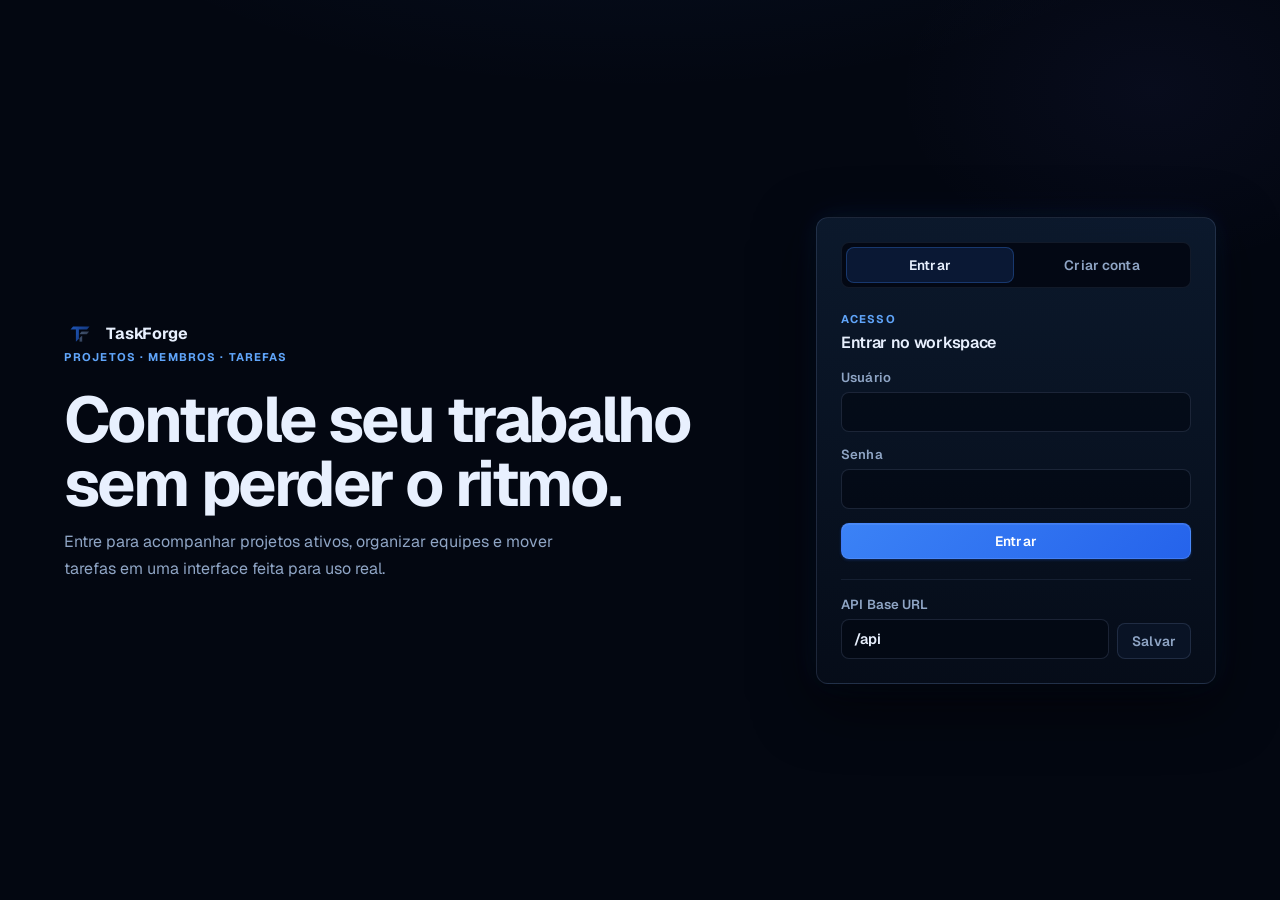
==== commit 2e41faea: "ajeitando bug na logo" ====
--- a/static/frontend/index.html
+++ b/static/frontend/index.html
@@ -4,13 +4,13 @@
     <meta charset="utf-8">
     <meta name="viewport" content="width=device-width, initial-scale=1">
     <title>TaskForge</title>
-    <link rel="icon" href="http://localhost:5000/static/icons/TaskForgeLogo.png">
+    <link rel="icon" href="/static/icons/TaskForgeLogo.png">
     <link rel="stylesheet" href="./css/styles.css">
   </head>
   <body data-page="redirect">
     <div id="toast-region" class="toast-region" aria-live="polite" aria-atomic="true"></div>
     <main class="page-loader">
-      <img class="brand-mark" src="http://localhost:5000/static/icons/TaskForgeLogo.png" alt="TaskForge">
+      <img class="brand-mark" src="/static/icons/TaskForgeLogo.png" alt="TaskForge">
       <p class="eyebrow">TaskForge</p>
       <h1>Carregando workspace</h1>
     </main>
--- a/static/frontend/css/styles.css
+++ b/static/frontend/css/styles.css
@@ -1,122 +1,126 @@
+/* ═══════════════════════════════════════════════════════════
+   TaskForge — Design System v2
+   Dark Navy · Professional SaaS · Linear-inspired
+═══════════════════════════════════════════════════════════ */
+
+@import url('https://fonts.googleapis.com/css2?family=Geist:wght@300;400;500;600;700;800&family=Geist+Mono:wght@400;500&display=swap');
+
 :root {
   color-scheme: dark;
-  --bg: #050914;
-  --bg-2: #07101f;
-  --sidebar: #071225;
-  --sidebar-2: #0b1830;
-  --panel: #0d1728;
-  --panel-2: #111f35;
-  --panel-3: #162842;
-  --line: rgba(142, 166, 205, 0.17);
-  --line-strong: rgba(142, 166, 205, 0.28);
-  --text: #eef5ff;
-  --text-soft: #a9b8cf;
-  --muted: #75869d;
-  --blue: #4c8dff;
-  --blue-2: #2563eb;
-  --green: #40d58f;
-  --orange: #ffb25b;
-  --purple: #9a7cff;
-  --red: #ff6f86;
-  --cyan: #45d6d0;
-  --shadow: 0 24px 80px rgba(0, 0, 0, 0.32);
-  --radius: 8px;
-  --sidebar-width: 290px;
-  font-family: Inter, ui-sans-serif, system-ui, -apple-system, BlinkMacSystemFont, "Segoe UI", sans-serif;
-}
-
-* {
-  box-sizing: border-box;
-}
-
-html {
-  min-height: 100%;
-  background: var(--bg);
-}
+
+  /* ── Base surfaces ── */
+  --bg:          #030711;
+  --bg-2:        #060d1a;
+  --sidebar:     #060d1a;
+  --panel:       #0a1628;
+  --panel-2:     #0d1c32;
+  --panel-3:     #112238;
+  --card:        #0c1a2e;
+  --card-hover:  #0f2040;
+
+  /* ── Borders ── */
+  --line:        rgba(148, 176, 220, 0.10);
+  --line-med:    rgba(148, 176, 220, 0.16);
+  --line-strong: rgba(148, 176, 220, 0.24);
+
+  /* ── Typography ── */
+  --text:        #e8f0fe;
+  --text-soft:   #8fa5c5;
+  --text-muted:  #4e6480;
+
+  /* ── Accent palette ── */
+  --blue:        #3b82f6;
+  --blue-bright: #60a5fa;
+  --blue-dim:    #1d4ed8;
+  --blue-glow:   rgba(59, 130, 246, 0.15);
+  --green:       #34d399;
+  --green-dim:   rgba(52, 211, 153, 0.12);
+  --orange:      #fb923c;
+  --orange-dim:  rgba(251, 146, 60, 0.12);
+  --purple:      #a78bfa;
+  --purple-dim:  rgba(167, 139, 250, 0.12);
+  --red:         #f87171;
+  --red-dim:     rgba(248, 113, 113, 0.12);
+  --cyan:        #22d3ee;
+
+  /* ── Shadows & Effects ── */
+  --shadow-sm:   0 1px 3px rgba(0, 0, 0, 0.4), 0 1px 2px rgba(0, 0, 0, 0.3);
+  --shadow:      0 4px 24px rgba(0, 0, 0, 0.5), 0 1px 4px rgba(0, 0, 0, 0.3);
+  --shadow-lg:   0 20px 60px rgba(0, 0, 0, 0.6), 0 4px 16px rgba(0, 0, 0, 0.4);
+  --glow-blue:   0 0 24px rgba(59, 130, 246, 0.12), 0 0 48px rgba(59, 130, 246, 0.06);
+
+  /* ── Layout ── */
+  --radius-sm:   6px;
+  --radius:      8px;
+  --radius-lg:   12px;
+  --sidebar-width: 248px;
+  --sidebar-collapsed-width: 72px;
+
+  font-family: 'Geist', 'Inter', ui-sans-serif, system-ui, -apple-system, sans-serif;
+}
+
+/* ── Reset & Base ──────────────────────────────────────── */
+*, *::before, *::after { box-sizing: border-box; }
+
+html { min-height: 100%; background: var(--bg); }
 
 body {
   min-height: 100vh;
   margin: 0;
   background:
-    radial-gradient(circle at 20% 0%, rgba(76, 141, 255, 0.12), transparent 32%),
-    linear-gradient(135deg, #050914 0%, #08111f 46%, #050914 100%);
+    radial-gradient(ellipse 80% 50% at 50% -20%, rgba(59, 130, 246, 0.08) 0%, transparent 60%),
+    radial-gradient(ellipse 40% 40% at 90% 10%, rgba(99, 102, 241, 0.05) 0%, transparent 50%),
+    var(--bg);
   color: var(--text);
-}
-
-button,
-input,
-textarea,
-select {
-  font: inherit;
-}
-
-button,
-a {
-  -webkit-tap-highlight-color: transparent;
-}
-
-button {
-  cursor: pointer;
-}
-
-button:disabled,
-input:disabled,
-textarea:disabled,
-select:disabled {
+  -webkit-font-smoothing: antialiased;
+  -moz-osx-font-smoothing: grayscale;
+}
+
+button, input, textarea, select { font: inherit; }
+button, a { -webkit-tap-highlight-color: transparent; }
+button { cursor: pointer; }
+button:disabled, input:disabled, textarea:disabled, select:disabled {
   cursor: not-allowed;
-  opacity: 0.58;
-}
-
-input,
-textarea,
-select {
+  opacity: 0.48;
+}
+
+/* ── Form Controls ─────────────────────────────────────── */
+input, textarea, select {
   width: 100%;
-  border: 1px solid var(--line);
-  border-radius: var(--radius);
-  background: rgba(3, 10, 21, 0.72);
+  border: 1px solid var(--line-med);
+  border-radius: var(--radius);
+  background: rgba(3, 7, 17, 0.60);
   color: var(--text);
   outline: none;
-  padding: 12px 13px;
-  transition: border-color 160ms ease, box-shadow 160ms ease, background 160ms ease;
-}
-
-textarea {
-  resize: vertical;
-  min-height: 92px;
-}
-
-select {
-  appearance: none;
-}
-
-input::placeholder,
-textarea::placeholder {
-  color: #667890;
-}
-
-input:focus,
-textarea:focus,
-select:focus {
-  border-color: rgba(76, 141, 255, 0.8);
-  box-shadow: 0 0 0 3px rgba(76, 141, 255, 0.14);
-  background: rgba(5, 14, 29, 0.98);
+  padding: 10px 12px;
+  font-size: 0.9rem;
+  transition: border-color 150ms ease, box-shadow 150ms ease, background 150ms ease;
+}
+
+textarea { resize: vertical; min-height: 88px; }
+select { appearance: none; }
+
+input::placeholder, textarea::placeholder { color: var(--text-muted); }
+
+input:focus, textarea:focus, select:focus {
+  border-color: rgba(59, 130, 246, 0.60);
+  box-shadow: 0 0 0 3px rgba(59, 130, 246, 0.10);
+  background: rgba(3, 10, 25, 0.90);
 }
 
 label {
   display: grid;
-  gap: 8px;
+  gap: 6px;
   color: var(--text-soft);
-  font-size: 0.86rem;
-  font-weight: 700;
-}
-
-.is-hidden {
-  display: none !important;
-}
-
-.muted {
-  color: var(--muted);
-}
+  font-size: 0.82rem;
+  font-weight: 600;
+  letter-spacing: 0.01em;
+}
+
+/* ── Utilities ─────────────────────────────────────────── */
+.is-hidden   { display: none !important; }
+.muted       { color: var(--text-muted); }
+.text-soft   { color: var(--text-soft); }
 
 .as-link {
   display: inline-flex;
@@ -126,145 +130,100 @@
 }
 
 .eyebrow {
-  margin: 0 0 8px;
-  color: var(--blue);
-  font-size: 0.72rem;
-  font-weight: 850;
-  letter-spacing: 0.08em;
+  margin: 0 0 6px;
+  color: var(--blue-bright);
+  font-size: 0.70rem;
+  font-weight: 700;
+  letter-spacing: 0.10em;
   text-transform: uppercase;
 }
 
+.sr-only {
+  position: absolute;
+  width: 1px;
+  height: 1px;
+  overflow: hidden;
+  clip: rect(0,0,0,0);
+  white-space: nowrap;
+}
+
+/* ── Brand ─────────────────────────────────────────────── */
 .brand-lockup {
   display: flex;
   align-items: center;
-  gap: 12px;
+  gap: 10px;
 }
 
 .brand-lockup strong {
-  font-size: 1.15rem;
-  letter-spacing: 0;
+  font-size: 1rem;
+  font-weight: 700;
+  letter-spacing: -0.01em;
+  color: var(--text);
 }
 
 .brand-mark {
-  width: 38px;
-  height: 38px;
+  width: 32px;
+  height: 32px;
   display: block;
-  border-radius: var(--radius);
+  border-radius: var(--radius-sm);
   object-fit: contain;
 }
 
-.page-loader {
-  min-height: 100vh;
-  display: grid;
-  place-content: center;
-  justify-items: center;
-  gap: 10px;
-  padding: 24px;
-  text-align: center;
-}
-
-.page-loader h1 {
-  margin: 0;
-  font-size: 3.4rem;
-  letter-spacing: 0;
-}
-
-.auth-screen {
-  min-height: 100vh;
-  display: grid;
-  grid-template-columns: minmax(0, 1fr) 430px;
-  gap: clamp(28px, 6vw, 80px);
-  align-items: center;
-  padding: clamp(24px, 5vw, 72px);
-}
-
-.auth-brand {
-  max-width: 720px;
-}
-
-.auth-brand h1 {
-  margin: 30px 0 14px;
-  font-size: 5.2rem;
-  line-height: 0.96;
-  letter-spacing: 0;
-}
-
-.auth-brand p:not(.eyebrow) {
-  max-width: 620px;
-  color: var(--text-soft);
-  font-size: 1.12rem;
-  line-height: 1.7;
-}
-
-.auth-panel,
-.panel,
-.confirm-dialog,
-.metric-card {
-  border: 1px solid var(--line);
-  border-radius: var(--radius);
-  background: linear-gradient(180deg, rgba(17, 31, 53, 0.88), rgba(9, 18, 32, 0.88));
-  box-shadow: var(--shadow);
-}
-
-.auth-panel {
-  padding: 22px;
-}
-
-.auth-tabs {
-  display: grid;
-  grid-template-columns: 1fr 1fr;
-  gap: 6px;
-  padding: 5px;
-  border-radius: var(--radius);
-  background: rgba(1, 7, 17, 0.86);
-  margin-bottom: 22px;
-}
-
+/* ── Buttons ────────────────────────────────────────────── */
 .tab-button,
 .ghost-button,
 .primary-button,
 .danger-button,
 .link-button,
 .icon-menu {
-  min-height: 40px;
+  min-height: 36px;
   border: 1px solid transparent;
   border-radius: var(--radius);
   color: var(--text);
-  font-weight: 800;
-  transition: transform 160ms ease, border-color 160ms ease, background 160ms ease, color 160ms ease;
-}
-
-.tab-button {
-  background: transparent;
+  font-size: 0.85rem;
+  font-weight: 600;
+  letter-spacing: 0.01em;
+  transition: all 140ms ease;
+  white-space: nowrap;
+}
+
+.primary-button {
+  background: linear-gradient(135deg, #3b82f6, #2563eb);
+  border-color: rgba(99, 150, 255, 0.40);
+  color: #fff;
+  padding: 0 16px;
+  box-shadow: 0 1px 3px rgba(37, 99, 235, 0.30), inset 0 1px 0 rgba(255,255,255,0.08);
+}
+
+.primary-button:hover:not(:disabled) {
+  background: linear-gradient(135deg, #60a5fa, #3b82f6);
+  box-shadow: 0 2px 8px rgba(37, 99, 235, 0.40), inset 0 1px 0 rgba(255,255,255,0.10);
+  transform: translateY(-1px);
+}
+
+.ghost-button, .icon-menu {
+  background: rgba(10, 22, 40, 0.80);
+  border-color: var(--line-med);
   color: var(--text-soft);
-}
-
-.tab-button.active {
-  background: rgba(37, 99, 235, 0.22);
+  padding: 0 14px;
+}
+
+.ghost-button:hover:not(:disabled), .icon-menu:hover:not(:disabled) {
+  border-color: var(--line-strong);
+  background: rgba(15, 32, 56, 0.90);
   color: var(--text);
-  border-color: rgba(76, 141, 255, 0.42);
-}
-
-.primary-button {
-  background: linear-gradient(145deg, #377cff, #255dd6);
-  border-color: rgba(93, 150, 255, 0.65);
-  color: white;
-  padding: 0 16px;
-}
-
-.ghost-button,
-.icon-menu {
-  background: rgba(12, 24, 42, 0.92);
-  border-color: var(--line);
-  color: var(--text);
+}
+
+.danger-button {
+  background: rgba(248, 113, 113, 0.08);
+  border-color: rgba(248, 113, 113, 0.28);
+  color: #fca5a5;
   padding: 0 14px;
 }
 
-.danger-button {
-  background: rgba(255, 111, 134, 0.12);
-  border-color: rgba(255, 111, 134, 0.46);
-  color: #ffd4dc;
-  padding: 0 15px;
+.danger-button:hover:not(:disabled) {
+  background: rgba(248, 113, 113, 0.14);
+  border-color: rgba(248, 113, 113, 0.45);
 }
 
 .link-button {
@@ -272,162 +231,267 @@
   padding: 0;
   background: transparent;
   border: 0;
-  color: #75a7ff;
+  color: var(--blue-bright);
   text-decoration: none;
-}
-
-.primary-button:hover,
-.ghost-button:hover,
-.danger-button:hover,
-.link-button:hover,
-.nav-link:hover {
-  transform: translateY(-1px);
-}
-
-.stacked-form,
-.compact-form {
-  display: grid;
-  gap: 15px;
-}
-
-.compact-form.is-disabled {
-  opacity: 0.62;
-}
+  font-size: 0.85rem;
+}
+
+.link-button:hover { color: #93c5fd; }
+
+.tab-button {
+  background: transparent;
+  color: var(--text-soft);
+  padding: 0 14px;
+}
+
+.tab-button.active {
+  background: rgba(59, 130, 246, 0.14);
+  color: var(--text);
+  border-color: rgba(59, 130, 246, 0.30);
+}
+
+.nav-button { width: 100%; }
+
+/* ── Page Loader ────────────────────────────────────────── */
+.page-loader {
+  min-height: 100vh;
+  display: grid;
+  place-content: center;
+  justify-items: center;
+  gap: 10px;
+  padding: 24px;
+  text-align: center;
+}
+
+.page-loader h1 {
+  margin: 0;
+  font-size: 2.8rem;
+  letter-spacing: -0.03em;
+}
+
+/* ── Auth Screen ────────────────────────────────────────── */
+.auth-screen {
+  min-height: 100vh;
+  display: grid;
+  grid-template-columns: minmax(0, 1fr) 400px;
+  gap: clamp(24px, 5vw, 72px);
+  align-items: center;
+  padding: clamp(24px, 5vw, 72px);
+}
+
+.auth-brand { max-width: 640px; }
+
+.auth-brand h1 {
+  margin: 24px 0 12px;
+  font-size: 4rem;
+  line-height: 1;
+  letter-spacing: -0.04em;
+  color: var(--text);
+}
+
+.auth-brand p:not(.eyebrow) {
+  max-width: 520px;
+  color: var(--text-soft);
+  font-size: 1rem;
+  line-height: 1.7;
+  margin: 0;
+}
+
+.auth-panel {
+  border: 1px solid var(--line-med);
+  border-radius: var(--radius-lg);
+  background: linear-gradient(180deg, rgba(12, 26, 46, 0.95) 0%, rgba(6, 13, 26, 0.95) 100%);
+  box-shadow: var(--shadow-lg), var(--glow-blue);
+  padding: 24px;
+  backdrop-filter: blur(12px);
+}
+
+.auth-tabs {
+  display: grid;
+  grid-template-columns: 1fr 1fr;
+  gap: 4px;
+  padding: 4px;
+  border-radius: var(--radius);
+  background: rgba(2, 6, 15, 0.80);
+  margin-bottom: 24px;
+  border: 1px solid var(--line);
+}
+
+.stacked-form, .compact-form { display: grid; gap: 14px; }
+.compact-form.is-disabled { opacity: 0.55; }
 
 .inline-form {
   display: grid;
   grid-template-columns: minmax(0, 1fr) auto;
-  gap: 10px;
+  gap: 8px;
   align-items: end;
 }
 
 .api-config {
   display: grid;
   grid-template-columns: minmax(0, 1fr) auto;
-  gap: 10px;
+  gap: 8px;
   align-items: end;
-  margin-top: 22px;
-  padding-top: 18px;
+  margin-top: 20px;
+  padding-top: 16px;
   border-top: 1px solid var(--line);
 }
 
-.panel-heading {
-  margin-bottom: 16px;
-}
-
-.panel-heading h2,
-.panel-heading h3 {
-  margin: 0;
-  letter-spacing: 0;
-}
-
-.panel-heading h2 {
-  font-size: 1.08rem;
-}
-
-.panel-heading.horizontal {
-  display: flex;
-  justify-content: space-between;
-  gap: 12px;
-  align-items: start;
-}
-
+/* ── App Shell ──────────────────────────────────────────── */
 .app-shell {
   display: grid;
+  grid-template-columns: var(--sidebar-collapsed-width) minmax(0, 1fr);
+  min-height: 100vh;
+  transition: grid-template-columns 180ms ease;
+}
+
+.app-shell:has(.sidebar:hover) {
   grid-template-columns: var(--sidebar-width) minmax(0, 1fr);
-  min-height: 100vh;
-}
-
+}
+
+/* ── Sidebar ────────────────────────────────────────────── */
 .sidebar {
   position: sticky;
   top: 0;
   height: 100vh;
   overflow-y: auto;
-  display: grid;
-  grid-template-rows: auto auto 1fr auto auto;
-  gap: 20px;
-  padding: 22px;
-  border-right: 1px solid rgba(142, 166, 205, 0.14);
-  background:
-    linear-gradient(180deg, rgba(7, 18, 37, 0.98), rgba(3, 8, 17, 0.98)),
-    var(--sidebar);
+  overflow-x: hidden;
+  display: grid;
+  grid-template-rows: auto auto 1fr auto;
+  gap: 6px;
+  padding: 16px 12px;
+  border-right: 1px solid var(--line);
+  background: linear-gradient(180deg, rgba(6, 13, 26, 0.99) 0%, rgba(3, 7, 17, 0.99) 100%);
 }
 
 .sidebar-brand {
-  padding: 2px 0 8px;
-}
-
-.sidebar-block,
-.sidebar-form,
-.sidebar-user {
+  justify-content: center;
+  padding: 4px 6px 10px;
+  margin-bottom: 2px;
+}
+
+.sidebar:hover .sidebar-brand {
+  justify-content: flex-start;
+}
+
+.brand-label,
+.nav-label,
+.sidebar-user-info {
+  max-width: 0;
+  opacity: 0;
+  overflow: hidden;
+  transform: translateX(-6px);
+  transition: max-width 180ms ease, opacity 140ms ease, transform 140ms ease;
+  white-space: nowrap;
+}
+
+.sidebar:hover .brand-label,
+.sidebar:hover .nav-label,
+.sidebar:hover .sidebar-user-info {
+  max-width: 160px;
+  opacity: 1;
+  transform: translateX(0);
+}
+
+.sidebar-form {
   border: 1px solid var(--line);
   border-radius: var(--radius);
-  background: rgba(13, 27, 48, 0.72);
-  padding: 12px;
+  background: rgba(10, 20, 36, 0.60);
+  padding: 14px;
 }
 
 .sidebar-label {
-  margin: 0 0 8px;
-  color: var(--muted);
-  font-size: 0.72rem;
-  font-weight: 850;
-  letter-spacing: 0.08em;
+  margin: 0 0 10px;
+  color: var(--text-muted);
+  font-size: 0.68rem;
+  font-weight: 200;
+  letter-spacing: 0.10em;
   text-transform: uppercase;
-}
-
-.org-switcher {
-  min-height: 44px;
-  background: rgba(20, 38, 66, 0.94);
-}
-
+  padding: 0 4px;
+}
+
+/* ── Nav ────────────────────────────────────────────────── */
 .page-nav {
   display: grid;
   align-content: start;
-  gap: 8px;
+  gap: 2px;
+}
+
+.nav-section-label {
+  margin: 8px 0 4px;
+  padding: 0 8px;
+  color: var(--text-muted);
+  font-size: 0.66rem;
+  font-weight: 700;
+  letter-spacing: 0.10em;
+  text-transform: uppercase;
 }
 
 .nav-link {
-  min-height: 46px;
-  display: flex;
-  align-items: center;
-  gap: 12px;
+  min-height: 36px;
+  display: flex;
+  align-items: center;
+  justify-content: center;
+  gap: 10px;
   border: 1px solid transparent;
   border-radius: var(--radius);
   background: transparent;
   color: var(--text-soft);
-  font-weight: 800;
-  padding: 0 12px;
+  font-size: 0.875rem;
+  font-weight: 500;
+  padding: 0 10px;
   text-decoration: none;
   text-align: left;
-}
-
-.nav-link.active,
+  transition: all 130ms ease;
+}
+
+.sidebar:hover .nav-link {
+  justify-content: flex-start;
+}
+
 .nav-link:hover {
-  border-color: rgba(76, 141, 255, 0.38);
-  background: linear-gradient(145deg, rgba(37, 99, 235, 0.38), rgba(76, 141, 255, 0.18));
+  background: rgba(59, 130, 246, 0.06);
   color: var(--text);
-}
-
-.nav-button {
-  width: 100%;
+  border-color: var(--line);
+}
+
+.nav-link.active {
+  background: rgba(59, 130, 246, 0.12);
+  color: var(--blue-bright);
+  border-color: rgba(59, 130, 246, 0.22);
+  font-weight: 600;
 }
 
 .nav-icon {
-  width: 24px;
-  height: 24px;
+  width: 22px;
+  height: 22px;
   display: grid;
   place-items: center;
-  border-radius: 7px;
-  background: rgba(255, 255, 255, 0.06);
-  color: #9fc0ff;
-  font-size: 0.72rem;
-}
-
+  border-radius: 6px;
+  flex-shrink: 0;
+  font-size: 0.75rem;
+}
+
+.nav-link .nav-icon { color: inherit; opacity: 0.8; }
+.nav-link.active .nav-icon { opacity: 1; }
+
+/* ── Sidebar User ───────────────────────────────────────── */
 .sidebar-user {
   display: grid;
+  grid-template-columns: auto 0 auto;
+  align-items: center;
+  justify-content: center;
+  gap: 8px;
+  border: 1px solid var(--line);
+  border-radius: var(--radius);
+  background: rgba(10, 20, 36, 0.60);
+  padding: 5px;
+  margin-top: 4px;
+}
+
+.sidebar:hover .sidebar-user {
   grid-template-columns: auto minmax(0, 1fr) auto;
-  align-items: center;
-  gap: 10px;
+  justify-content: stretch;
 }
 
 .sidebar-user strong,
@@ -438,305 +502,516 @@
   white-space: nowrap;
 }
 
-.sidebar-user span {
-  color: var(--muted);
-  font-size: 0.8rem;
-}
-
+.sidebar-user strong { font-size: 0.85rem; font-weight: 600; }
+.sidebar-user span { color: var(--text-muted); font-size: 0.75rem; }
+
+/* ── Avatar ─────────────────────────────────────────────── */
 .avatar {
-  width: 38px;
-  height: 38px;
+  width: 34px;
+  height: 34px;
   display: grid;
   place-items: center;
   flex: 0 0 auto;
   border-radius: 50%;
-  background: linear-gradient(145deg, #273b5c, #16243a);
-  color: var(--text);
-  font-weight: 900;
-  border: 1px solid rgba(255, 255, 255, 0.08);
-}
-
+  background: linear-gradient(135deg, #1e3a5f, #0f2040);
+  color: var(--blue-bright);
+  font-weight: 700;
+  font-size: 0.78rem;
+  border: 1px solid rgba(59, 130, 246, 0.20);
+}
+
+.avatar-large { width: 60px; height: 60px; font-size: 1.4rem; flex-shrink: 0; }
+
+/* ── Workspace ──────────────────────────────────────────── */
 .workspace {
   min-width: 0;
-  padding: 30px;
-}
-
+  padding: 28px 32px;
+}
+
+/* ── Topbar ─────────────────────────────────────────────── */
 .topbar {
   display: flex;
   align-items: flex-start;
   justify-content: space-between;
-  gap: 22px;
-  margin-bottom: 24px;
+  gap: 20px;
+  margin-bottom: 28px;
 }
 
 .topbar h1 {
-  margin: 0 0 8px;
-  font-size: 2.4rem;
-  letter-spacing: 0;
-}
-
-.topbar p {
-  margin: 0;
-}
+  margin: 0 0 4px;
+  font-size: 1.8rem;
+  font-weight: 700;
+  letter-spacing: -0.03em;
+  color: var(--text);
+  line-height: 1.2;
+}
+
+.topbar p { margin: 0; }
 
 .topbar-actions {
   display: flex;
   align-items: center;
   justify-content: flex-end;
-  gap: 12px;
+  gap: 8px;
   flex-wrap: wrap;
-}
-
-.search-box {
-  position: relative;
-  min-width: min(320px, 42vw);
-}
-
-.search-box span {
-  position: absolute;
-  width: 1px;
-  height: 1px;
-  overflow: hidden;
-  clip: rect(0 0 0 0);
-}
-
-.search-box input {
-  min-height: 44px;
-  background: rgba(12, 24, 42, 0.72);
-}
-
-.status-chip,
-.count-pill,
-.tag {
+  padding-top: 4px;
+}
+
+.topbar-org-heading {
+  display: flex;
+  align-items: center;
+  gap: 14px;
+}
+
+.org-header-img {
+  width: 48px;
+  height: 48px;
+  object-fit: cover;
+  border-radius: var(--radius);
+  border: 1px solid var(--line-med);
+  flex-shrink: 0;
+}
+
+/* ── Status Chips & Tags ────────────────────────────────── */
+.status-chip, .count-pill, .tag {
   display: inline-flex;
   align-items: center;
-  min-height: 28px;
+  min-height: 26px;
   border: 1px solid var(--line);
   border-radius: 999px;
   padding: 0 10px;
-  background: rgba(13, 28, 49, 0.82);
+  background: rgba(10, 22, 40, 0.80);
   color: var(--text-soft);
+  font-size: 0.75rem;
+  font-weight: 600;
+  white-space: nowrap;
+}
+
+.count-pill {
+  min-width: 22px;
+  height: 22px;
+  padding: 0 7px;
+  justify-content: center;
+  background: rgba(59, 130, 246, 0.14);
+  border-color: rgba(59, 130, 246, 0.24);
+  color: var(--blue-bright);
+  font-size: 0.72rem;
+}
+
+.status-chip.subdued { color: var(--text-muted); }
+
+.tag.high   { background: var(--red-dim);    border-color: rgba(248, 113, 113, 0.24); color: #fca5a5; }
+.tag.medium { background: var(--orange-dim); border-color: rgba(251, 146, 60, 0.24);  color: #fdba74; }
+.tag.low    { background: var(--green-dim);  border-color: rgba(52, 211, 153, 0.24);  color: #6ee7b7; }
+.tag.done   { background: var(--green-dim);  border-color: rgba(52, 211, 153, 0.24);  color: #6ee7b7; }
+
+/* ── Dashboard Command Bar ──────────────────────────────── */
+.dashboard-command {
+  display: flex;
+  align-items: center;
+  gap: 12px;
+  margin-bottom: 24px;
+  flex-wrap: wrap;
+}
+
+.org-search-box {
+  position: relative;
+  display: flex;
+  align-items: center;
+  flex: 1;
+  min-width: 240px;
+  max-width: 480px;
+  background: rgba(6, 14, 28, 0.80);
+  border: 1px solid var(--line-med);
+  border-radius: var(--radius);
+  overflow: hidden;
+  transition: border-color 150ms ease, box-shadow 150ms ease;
+}
+
+.org-search-box:focus-within {
+  border-color: rgba(59, 130, 246, 0.50);
+  box-shadow: 0 0 0 3px rgba(59, 130, 246, 0.08);
+}
+
+.org-search-box .search-icon {
+  padding: 0 10px 0 14px;
+  color: var(--text-muted);
+  font-size: 1rem;
+  flex-shrink: 0;
+  pointer-events: none;
+  display: flex;
+  align-items: center;
+}
+
+.org-search-box input {
+  flex: 1;
+  border: none;
+  background: transparent;
+  padding: 10px 12px 10px 0;
+  font-size: 0.875rem;
+  min-width: 0;
+}
+
+.org-search-box input:focus { box-shadow: none; }
+
+.org-search-box .ghost-button {
+  border: none;
+  border-left: 1px solid var(--line);
+  border-radius: 0;
+  background: transparent;
+  padding: 0 14px;
+  min-height: 100%;
+  font-size: 0.8rem;
+}
+
+.dashboard-summary {
+  display: flex;
+  align-items: center;
+  gap: 16px;
+  color: var(--text-muted);
+  font-size: 0.82rem;
+}
+
+.dashboard-summary strong {
+  color: var(--text-soft);
+  font-weight: 600;
+}
+
+/* ── Dashboard Content ──────────────────────────────────── */
+.dashboard-content { display: grid; gap: 24px; }
+
+/* ── Panel & Cards ──────────────────────────────────────── */
+.panel {
+  border: 1px solid var(--line);
+  border-radius: var(--radius-lg);
+  background: linear-gradient(180deg, rgba(12, 26, 46, 0.70) 0%, rgba(6, 14, 28, 0.70) 100%);
+  box-shadow: var(--shadow-sm);
+  min-width: 0;
+  padding: 20px;
+}
+
+.confirm-dialog, .metric-card {
+  border: 1px solid var(--line);
+  border-radius: var(--radius-lg);
+  background: linear-gradient(180deg, rgba(12, 26, 46, 0.90) 0%, rgba(6, 14, 28, 0.90) 100%);
+  box-shadow: var(--shadow);
+}
+
+.panel-heading { margin-bottom: 16px; }
+.panel-heading h2, .panel-heading h3 {
+  margin: 0;
+  letter-spacing: -0.02em;
+  font-size: 1rem;
+  font-weight: 600;
+}
+
+.panel-heading.horizontal {
+  display: flex;
+  justify-content: space-between;
+  align-items: center;
+  gap: 12px;
+}
+
+/* ── Orgs Section (Dashboard) ───────────────────────────── */
+.orgs-board { }
+
+.orgs-board > .panel-heading {
+  margin-bottom: 20px;
+}
+
+.orgs-board > .panel-heading h2 {
+  font-size: 1.1rem;
+}
+
+/* ── Org Cards Grid ─────────────────────────────────────── */
+.orgs-grid {
+  display: grid;
+  grid-template-columns: repeat(auto-fill, minmax(300px, 1fr));
+  gap: 14px;
+}
+
+.org-card {
+  display: grid;
+  grid-template-rows: auto auto 1fr auto;
+  gap: 0;
+  border: 1px solid var(--line);
+  border-radius: var(--radius-lg);
+  background: linear-gradient(180deg, rgba(12, 26, 46, 0.80) 0%, rgba(7, 15, 30, 0.80) 100%);
+  padding: 18px;
+  text-decoration: none;
+  color: var(--text);
+  transition: border-color 150ms ease, background 150ms ease, transform 150ms ease, box-shadow 150ms ease;
+  cursor: pointer;
+}
+
+.org-card:hover {
+  border-color: rgba(59, 130, 246, 0.35);
+  background: linear-gradient(180deg, rgba(15, 32, 64, 0.90) 0%, rgba(9, 19, 40, 0.90) 100%);
+  transform: translateY(-2px);
+  box-shadow: 0 8px 24px rgba(0,0,0,0.30), 0 0 0 1px rgba(59, 130, 246, 0.12);
+}
+
+.org-card-header {
+  display: flex;
+  align-items: center;
+  gap: 12px;
+  margin-bottom: 14px;
+}
+
+.org-card-img {
+  width: 44px;
+  height: 44px;
+  border-radius: var(--radius);
+  background: linear-gradient(135deg, rgba(59, 130, 246, 0.20), rgba(37, 99, 235, 0.10));
+  border: 1px solid rgba(59, 130, 246, 0.20);
+  display: grid;
+  place-items: center;
+  font-size: 0.88rem;
+  font-weight: 700;
+  color: var(--blue-bright);
+  overflow: hidden;
+  flex-shrink: 0;
+}
+
+.org-card-info {
+  display: grid;
+  gap: 2px;
+  min-width: 0;
+  flex: 1;
+}
+
+.org-card-info strong {
+  font-size: 0.95rem;
+  font-weight: 600;
+  white-space: nowrap;
+  overflow: hidden;
+  text-overflow: ellipsis;
+  letter-spacing: -0.01em;
+  color: var(--text);
+}
+
+.org-card-info span {
   font-size: 0.78rem;
-  font-weight: 850;
+  color: var(--text-muted);
   white-space: nowrap;
-}
-
-.status-chip.subdued {
-  color: var(--muted);
-}
-
-.tag.high {
-  background: rgba(255, 111, 134, 0.13);
-  color: #ff9bab;
-}
-
-.tag.medium {
-  background: rgba(255, 178, 91, 0.13);
-  color: #ffd09a;
-}
-
-.tag.low,
-.tag.done {
-  background: rgba(64, 213, 143, 0.13);
-  color: #8ef0bc;
-}
-
-.dashboard-content {
-  display: grid;
-  gap: 22px;
-}
-
+  overflow: hidden;
+  text-overflow: ellipsis;
+}
+
+.org-card-divider {
+  height: 1px;
+  background: var(--line);
+  margin-bottom: 14px;
+}
+
+.org-card-stats {
+  display: grid;
+  grid-template-columns: repeat(3, 1fr);
+  gap: 8px;
+  margin-bottom: 16px;
+}
+
+.org-stat {
+  display: grid;
+  gap: 2px;
+  padding: 10px;
+  border: 1px solid var(--line);
+  border-radius: var(--radius-sm);
+  background: rgba(3, 7, 17, 0.40);
+  text-align: center;
+}
+
+.org-stat strong {
+  font-size: 1.05rem;
+  font-weight: 700;
+  color: var(--text);
+  letter-spacing: -0.02em;
+  line-height: 1;
+}
+
+.org-stat small {
+  font-size: 0.68rem;
+  color: var(--text-muted);
+  font-weight: 500;
+  line-height: 1.2;
+  text-transform: uppercase;
+  letter-spacing: 0.04em;
+}
+
+.org-card-action {
+  display: flex;
+  align-items: center;
+  justify-content: center;
+  gap: 6px;
+  min-height: 34px;
+  border: 1px solid var(--line-med);
+  border-radius: var(--radius);
+  background: rgba(59, 130, 246, 0.08);
+  color: var(--blue-bright);
+  font-size: 0.82rem;
+  font-weight: 600;
+  text-decoration: none;
+  transition: all 140ms ease;
+  cursor: pointer;
+}
+
+.org-card:hover .org-card-action {
+  background: rgba(59, 130, 246, 0.16);
+  border-color: rgba(59, 130, 246, 0.35);
+}
+
+/* ── Invites Panel ──────────────────────────────────────── */
+.invites-grid { display: grid; gap: 8px; }
+
+.invite-card {
+  display: grid;
+  grid-template-columns: minmax(0, 1fr) auto;
+  gap: 12px;
+  align-items: center;
+  border: 1px solid var(--line);
+  border-radius: var(--radius);
+  background: rgba(8, 18, 34, 0.60);
+  padding: 12px 14px;
+}
+
+.invite-card strong, .invite-card span { display: block; }
+.invite-card span { color: var(--text-muted); font-size: 0.80rem; margin-top: 2px; }
+
+/* ── Metrics Grid ───────────────────────────────────────── */
 .metrics-grid {
   display: grid;
-  grid-template-columns: repeat(4, minmax(160px, 1fr));
-  gap: 16px;
+  grid-template-columns: repeat(4, minmax(140px, 1fr));
+  gap: 12px;
 }
 
 .metrics-grid.compact {
-  grid-template-columns: repeat(auto-fit, minmax(160px, 1fr));
+  grid-template-columns: repeat(auto-fit, minmax(140px, 1fr));
 }
 
 .metric-card {
-  min-height: 122px;
+  min-height: 110px;
   display: grid;
   grid-template-columns: auto 1fr;
-  gap: 8px 14px;
-  align-items: center;
-  padding: 18px;
+  gap: 6px 14px;
+  align-items: center;
+  padding: 16px;
 }
 
 .metric-card p {
   margin: 0;
   color: var(--text-soft);
-  font-weight: 800;
+  font-size: 0.82rem;
+  font-weight: 500;
 }
 
 .metric-card strong {
   display: block;
-  font-size: 2rem;
+  font-size: 1.9rem;
+  font-weight: 700;
   line-height: 1;
-}
-
-.metric-card small {
-  grid-column: 2;
-  color: var(--muted);
-  font-weight: 750;
-}
+  letter-spacing: -0.03em;
+}
+
+.metric-card small { grid-column: 2; color: var(--text-muted); font-size: 0.75rem; }
 
 .metric-icon {
-  width: 48px;
-  height: 48px;
+  width: 40px;
+  height: 40px;
   display: grid;
   place-items: center;
   grid-row: span 3;
   border-radius: var(--radius);
-  font-size: 0.82rem;
-  font-weight: 900;
-}
-
-.accent-purple .metric-icon {
-  background: rgba(154, 124, 255, 0.16);
-  color: #b9a7ff;
-}
-
-.accent-blue .metric-icon {
-  background: rgba(76, 141, 255, 0.16);
-  color: #9fc0ff;
-}
-
-.accent-green .metric-icon {
-  background: rgba(64, 213, 143, 0.16);
-  color: #88efba;
-}
-
-.accent-orange .metric-icon {
-  background: rgba(255, 178, 91, 0.16);
-  color: #ffd09a;
-}
-
+  font-size: 0.78rem;
+  font-weight: 700;
+}
+
+.accent-purple .metric-icon { background: var(--purple-dim); color: #c4b5fd; border: 1px solid rgba(167,139,250,0.20); }
+.accent-blue   .metric-icon { background: var(--blue-glow);  color: var(--blue-bright); border: 1px solid rgba(59,130,246,0.20); }
+.accent-green  .metric-icon { background: var(--green-dim);  color: #6ee7b7; border: 1px solid rgba(52,211,153,0.20); }
+.accent-orange .metric-icon { background: var(--orange-dim); color: #fdba74; border: 1px solid rgba(251,146,60,0.20); }
+
+/* ── Content Grid ───────────────────────────────────────── */
 .overview-grid {
   display: grid;
-  grid-template-columns: minmax(0, 1fr) minmax(320px, 0.52fr);
-  gap: 18px;
-}
-
-.span-2 {
-  grid-column: span 1;
-}
-
-.span-3 {
-  grid-column: 1 / -1;
-}
-
-.content-grid {
-  display: grid;
-  gap: 18px;
-}
-
+  grid-template-columns: minmax(0, 1fr) minmax(300px, 0.50fr);
+  gap: 16px;
+}
+
+.span-3 { grid-column: 1 / -1; }
+
+.content-grid { display: grid; gap: 16px; }
 .content-grid.two-columns {
-  grid-template-columns: minmax(280px, 0.75fr) minmax(320px, 1.25fr);
-}
-
-.panel {
-  min-width: 0;
-  padding: 18px;
-}
-
-.project-rows,
-.member-stack,
-.task-table,
-.activity-list,
-.invites-grid {
-  display: grid;
-  gap: 10px;
-}
+  grid-template-columns: minmax(260px, 0.70fr) minmax(300px, 1.30fr);
+}
+
+/* ── Project & Task Rows ────────────────────────────────── */
+.project-rows, .member-stack, .task-table, .activity-list { display: grid; gap: 8px; }
 
 .project-row {
   display: grid;
-  grid-template-columns: auto minmax(160px, 1fr) minmax(150px, 0.8fr) auto auto;
-  gap: 14px;
+  grid-template-columns: auto minmax(160px, 1fr) minmax(140px, 0.8fr) auto auto;
+  gap: 12px;
   align-items: center;
   padding: 12px;
   border: 1px solid var(--line);
   border-radius: var(--radius);
-  background: rgba(8, 17, 31, 0.54);
+  background: rgba(8, 17, 31, 0.60);
   text-decoration: none;
   color: var(--text);
-}
+  transition: border-color 130ms, background 130ms;
+}
+
+.project-row:hover { border-color: var(--line-med); background: rgba(12, 26, 46, 0.70); }
 
 .row-icon {
-  width: 42px;
-  height: 42px;
+  width: 38px;
+  height: 38px;
   display: grid;
   place-items: center;
-  border-radius: var(--radius);
-  background: rgba(76, 141, 255, 0.14);
-  color: #9fc0ff;
-  font-weight: 900;
-}
-
-.row-title {
-  display: grid;
-  gap: 3px;
-  min-width: 0;
-}
-
-.row-title strong,
-.member-line strong,
-.task-main strong {
-  overflow-wrap: anywhere;
-}
-
-.row-title span,
-.member-line span,
-.task-main span {
-  color: var(--muted);
-  font-size: 0.84rem;
-}
+  border-radius: var(--radius-sm);
+  background: var(--blue-glow);
+  border: 1px solid rgba(59,130,246,0.16);
+  color: var(--blue-bright);
+  font-weight: 700;
+  font-size: 0.75rem;
+}
+
+.row-title { display: grid; gap: 2px; min-width: 0; }
+.row-title strong, .member-line strong, .task-main strong { overflow-wrap: anywhere; font-size: 0.88rem; font-weight: 600; }
+.row-title span, .member-line span, .task-main span { color: var(--text-muted); font-size: 0.80rem; }
 
 .progress-track {
-  height: 6px;
+  height: 4px;
   border-radius: 999px;
-  background: rgba(255, 255, 255, 0.08);
+  background: rgba(255,255,255,0.06);
   overflow: hidden;
 }
 
 .progress-fill {
   height: 100%;
-  min-width: 0;
   border-radius: inherit;
-  background: linear-gradient(90deg, #3f7cff, #73a6ff);
-}
-
-.member-line,
-.task-row,
-.activity-item,
-.invite-card {
+  background: linear-gradient(90deg, var(--blue), var(--blue-bright));
+}
+
+.member-line, .task-row, .activity-item {
   display: grid;
   gap: 8px;
   align-items: center;
   border: 1px solid var(--line);
   border-radius: var(--radius);
-  background: rgba(8, 17, 31, 0.54);
-  padding: 12px;
-}
-
-.member-line {
-  grid-template-columns: auto minmax(0, 1fr) auto auto;
-}
-
-.member-edit-btn {
-  font-size: 0.78rem;
-  padding: 4px 10px;
-}
-
-.task-row {
-  grid-template-columns: auto minmax(220px, 1fr) auto auto auto auto;
-}
+  background: rgba(8, 17, 31, 0.60);
+  padding: 11px 12px;
+}
+
+.member-line { grid-template-columns: auto minmax(0, 1fr) auto auto; }
+
+.member-edit-btn { font-size: 0.75rem; padding: 4px 10px; min-height: 30px; }
+
+.task-row { grid-template-columns: auto minmax(200px, 1fr) auto auto auto auto; }
 
 .task-row.done {
-  border-color: rgba(64, 213, 143, 0.28);
-  background: rgba(64, 213, 143, 0.06);
+  border-color: rgba(52, 211, 153, 0.20);
+  background: rgba(52, 211, 153, 0.04);
 }
 
 .task-row.done .task-main strong {
@@ -745,150 +1020,118 @@
 }
 
 .task-check {
-  width: 22px;
-  height: 22px;
+  width: 20px;
+  height: 20px;
   display: grid;
   place-items: center;
-  border: 1px solid rgba(142, 166, 205, 0.38);
+  border: 1px solid rgba(148, 176, 220, 0.28);
   border-radius: 50%;
-  color: var(--muted);
-  font-size: 0.72rem;
-}
-
-.task-actions {
-  display: flex;
-  gap: 8px;
-  justify-content: flex-end;
-}
-
-.task-actions button {
-  min-height: 34px;
-}
-
-.activity-item {
-  grid-template-columns: auto minmax(0, 1fr);
-}
+  color: var(--text-muted);
+  font-size: 0.65rem;
+}
+
+.task-actions { display: flex; gap: 6px; justify-content: flex-end; }
+.task-actions button { min-height: 30px; font-size: 0.75rem; padding: 0 10px; }
+
+.activity-item { grid-template-columns: auto minmax(0, 1fr); }
 
 .activity-dot {
-  width: 34px;
-  height: 34px;
+  width: 32px;
+  height: 32px;
   display: grid;
   place-items: center;
   border-radius: 50%;
-  background: rgba(76, 141, 255, 0.14);
-  color: #9fc0ff;
-  font-weight: 900;
-}
-
-.invite-card {
-  grid-template-columns: minmax(0, 1fr) auto;
-}
-
-.invite-card strong,
-.invite-card span {
-  display: block;
-}
-
-.invite-card span {
-  color: var(--muted);
-  font-size: 0.84rem;
-  margin-top: 3px;
-}
-
+  background: var(--blue-glow);
+  color: var(--blue-bright);
+  font-weight: 700;
+  border: 1px solid rgba(59,130,246,0.16);
+}
+
+/* ── Invite Result ──────────────────────────────────────── */
 .invite-result-card {
   display: grid;
   gap: 8px;
   border: 1px solid var(--line);
   border-radius: var(--radius);
-  background: rgba(6, 14, 27, 0.72);
+  background: rgba(6, 14, 27, 0.70);
   padding: 12px;
-}
-
-.invite-result-name {
-  color: var(--text);
-  overflow-wrap: anywhere;
-}
-
-.invite-result-id,
-.invite-result-error {
-  font-size: 0.82rem;
-}
-
-.invite-result-error {
+  margin-top: 10px;
+}
+
+.invite-result-name { color: var(--text); overflow-wrap: anywhere; font-size: 0.88rem; font-weight: 600; }
+.invite-result-id, .invite-result-error { font-size: 0.80rem; }
+.invite-result-error { margin: 0; color: var(--red); }
+
+/* ── Empty States ───────────────────────────────────────── */
+.empty-state {
+  min-height: 50vh;
+  display: grid;
+  place-items: center;
+  border: 1px dashed var(--line-med);
+  border-radius: var(--radius-lg);
+  background: rgba(6, 13, 26, 0.50);
+  text-align: center;
+  padding: 32px;
+}
+
+.empty-state h2 {
+  max-width: 600px;
   margin: 0;
-  color: var(--red);
-}
-
-.empty-state {
-  min-height: 55vh;
-  display: grid;
-  place-items: center;
-  border: 1px dashed var(--line-strong);
-  border-radius: var(--radius);
-  background: rgba(9, 18, 32, 0.54);
-  text-align: center;
-  padding: 28px;
-}
-
-.empty-state h2 {
-  max-width: 680px;
-  margin: 0;
-  font-size: 2.5rem;
-  letter-spacing: 0;
+  font-size: 2rem;
+  letter-spacing: -0.03em;
 }
 
 .empty-copy {
   margin: 0;
   border: 1px dashed var(--line);
   border-radius: var(--radius);
-  color: var(--muted);
-  padding: 16px;
+  color: var(--text-muted);
+  padding: 14px;
   text-align: center;
-}
-
+  font-size: 0.875rem;
+}
+
+/* ── Stat link ──────────────────────────────────────────── */
 .stat-link {
   justify-self: start;
-  color: #75a7ff;
-  font-size: 1rem;
-  font-weight: 850;
-}
-
+  color: var(--blue-bright);
+  font-size: 0.85rem;
+  font-weight: 600;
+}
+
+/* ── Toasts ─────────────────────────────────────────────── */
 .toast-region {
   position: fixed;
-  top: 18px;
-  right: 18px;
+  top: 16px;
+  right: 16px;
   z-index: 20;
   display: grid;
-  gap: 10px;
-  width: min(370px, calc(100vw - 36px));
+  gap: 8px;
+  width: min(360px, calc(100vw - 32px));
 }
 
 .toast {
-  border: 1px solid var(--line);
-  border-radius: var(--radius);
-  background: rgba(10, 20, 36, 0.98);
+  border: 1px solid var(--line-med);
+  border-radius: var(--radius);
+  background: rgba(9, 18, 34, 0.98);
   color: var(--text);
   box-shadow: var(--shadow);
-  padding: 13px 14px;
-}
-
-.toast.success {
-  border-color: rgba(64, 213, 143, 0.42);
-}
-
-.toast.error {
-  border-color: rgba(255, 111, 134, 0.5);
-}
-
+  padding: 12px 14px;
+  font-size: 0.875rem;
+  backdrop-filter: blur(8px);
+}
+
+.toast.success { border-color: rgba(52, 211, 153, 0.35); }
+.toast.error   { border-color: rgba(248, 113, 113, 0.40); }
+
+/* ── Dialogs ────────────────────────────────────────────── */
 .confirm-dialog {
-  width: min(460px, calc(100vw - 28px));
+  width: min(440px, calc(100vw - 28px));
   color: var(--text);
   padding: 0;
 }
 
-.confirm-dialog::backdrop {
-  background: rgba(0, 0, 0, 0.72);
-}
+.confirm-dialog::backdrop { background: rgba(0, 0, 0, 0.70); }
 
 .confirm-dialog form {
   display: grid;
@@ -896,35 +1139,161 @@
   padding: 22px;
 }
 
-.confirm-dialog h2,
-.confirm-dialog p {
-  margin: 0;
-}
+.confirm-dialog h2, .confirm-dialog p { margin: 0; }
 
 .dialog-actions {
   display: flex;
   justify-content: flex-end;
+  gap: 8px;
+}
+
+/* ── Avatar Upload ──────────────────────────────────────── */
+.avatar-upload {
+  cursor: pointer;
+  position: relative;
+  overflow: hidden;
+  display: grid;
+  place-items: center;
+}
+
+.avatar-upload:hover::after {
+  content: "✎";
+  position: absolute;
+  inset: 0;
+  display: grid;
+  place-items: center;
+  background: rgba(0,0,0,0.55);
+  font-size: 0.9rem;
+  color: white;
+  border-radius: var(--radius);
+}
+
+.avatar-img { width: 100%; height: 100%; object-fit: cover; border-radius: var(--radius); }
+
+/* ── Profile Page ───────────────────────────────────────── */
+.profile-orgs-grid { display: grid; gap: 8px; }
+
+.org-profile-card {
+  display: grid;
+  grid-template-columns: auto 1fr;
+  align-items: center;
   gap: 10px;
-}
-
-@media (max-width: 1180px) {
+  border: 1px solid var(--line);
+  border-radius: var(--radius);
+  background: rgba(8, 17, 31, 0.55);
+  padding: 11px;
+}
+
+.org-profile-avatar {
+  width: 34px;
+  height: 34px;
+  display: grid;
+  place-items: center;
+  border-radius: var(--radius-sm);
+  background: var(--blue-glow);
+  border: 1px solid rgba(59,130,246,0.16);
+  font-size: 0.75rem;
+  font-weight: 700;
+  color: var(--blue-bright);
+  overflow: hidden;
+  flex-shrink: 0;
+}
+
+.profile-link { color: var(--text); text-decoration: none; font-weight: 600; font-size: 0.88rem; }
+.profile-link:hover { color: var(--blue-bright); }
+
+.member-profile-link { color: var(--text); text-decoration: none; font-weight: 500; font-size: 0.85rem; }
+.member-profile-link:hover { color: var(--blue-bright); }
+
+/* ── Task Page ──────────────────────────────────────────── */
+.task-description-text {
+  font-size: 0.90rem;
+  line-height: 1.65;
+  padding: 4px 0;
+  white-space: pre-wrap;
+  color: var(--text-soft);
+}
+
+.task-action-stack { display: grid; gap: 8px; }
+.task-action-stack button { width: 100%; justify-content: center; }
+
+/* ── User Search ────────────────────────────────────────── */
+.user-search-results {
+  margin-top: 6px;
+  border: 1px solid var(--line-med);
+  border-radius: var(--radius);
+  background: rgba(8, 17, 31, 0.95);
+  overflow: hidden;
+}
+
+.user-search-row {
+  display: grid;
+  grid-template-columns: auto 1fr;
+  align-items: center;
+  gap: 10px;
+  padding: 10px 12px;
+  text-decoration: none;
+  color: var(--text);
+  border-bottom: 1px solid var(--line);
+  transition: background 100ms ease;
+  font-size: 0.875rem;
+}
+
+.user-search-row:last-child { border-bottom: none; }
+.user-search-row:hover { background: rgba(59, 130, 246, 0.08); }
+.user-search-row strong { font-size: 0.875rem; font-weight: 600; }
+
+.invite-user-row {
+  display: grid;
+  grid-template-columns: auto 1fr auto;
+  align-items: center;
+  gap: 10px;
+  padding: 8px 0;
+  border-bottom: 1px solid var(--line);
+}
+
+.invite-user-row:last-child { border-bottom: none; }
+
+.avatar-sm { width: 28px; height: 28px; font-size: 0.68rem; }
+
+/* ── Dashboard Hero ─────────────────────────────────────── */
+.dashboard-hero h1 {
+  font-size: 2rem;
+  letter-spacing: -0.04em;
+}
+
+/* ── Org Switcher ───────────────────────────────────────── */
+.org-switcher {
+  min-height: 40px;
+  background: rgba(18, 34, 60, 0.90);
+}
+
+/* ── Sidebar Block ──────────────────────────────────────── */
+.sidebar-block {
+  border: 1px solid var(--line);
+  border-radius: var(--radius);
+  background: rgba(10, 20, 36, 0.60);
+  padding: 12px;
+}
+
+/* ── Responsive ─────────────────────────────────────────── */
+@media (max-width: 1280px) {
+  .orgs-grid { grid-template-columns: repeat(auto-fill, minmax(260px, 1fr)); }
+}
+
+@media (max-width: 1100px) {
   .metrics-grid,
-  .metrics-grid.compact {
-    grid-template-columns: repeat(2, minmax(160px, 1fr));
-  }
+  .metrics-grid.compact { grid-template-columns: repeat(2, minmax(140px, 1fr)); }
 
   .overview-grid,
-  .content-grid.two-columns {
-    grid-template-columns: 1fr;
-  }
+  .content-grid.two-columns { grid-template-columns: 1fr; }
 }
 
 @media (max-width: 900px) {
-  .auth-screen {
-    grid-template-columns: 1fr;
-  }
-
-  .app-shell {
+  .auth-screen { grid-template-columns: 1fr; }
+
+  .app-shell,
+  .app-shell:has(.sidebar:hover) {
     grid-template-columns: 1fr;
   }
 
@@ -934,75 +1303,645 @@
     grid-template-rows: none;
   }
 
-  .workspace {
+  .sidebar-brand,
+  .nav-link {
+    justify-content: flex-start;
+  }
+
+  .brand-label,
+  .nav-label,
+  .sidebar-user-info {
+    max-width: 160px;
+    opacity: 1;
+    transform: none;
+  }
+
+  .sidebar-user {
+    grid-template-columns: auto minmax(0, 1fr) auto;
+    justify-content: stretch;
+  }
+
+  .workspace { padding: 20px; }
+  .topbar { display: grid; }
+  .topbar-actions { justify-content: stretch; }
+  .org-search-box { min-width: 100%; max-width: none; }
+
+  .project-row, .task-row, .invite-card { grid-template-columns: 1fr; }
+  .row-icon, .task-check { display: none; }
+}
+
+@media (max-width: 640px) {
+  .orgs-grid { grid-template-columns: 1fr; }
+}
+
+@media (max-width: 560px) {
+  .auth-screen, .workspace, .sidebar { padding: 16px; }
+
+  .metrics-grid,
+  .metrics-grid.compact { grid-template-columns: 1fr; }
+
+  .inline-form, .api-config { grid-template-columns: 1fr; }
+
+  .auth-brand h1 { font-size: 2.4rem; }
+  .topbar h1, .empty-state h2 { font-size: 1.6rem; }
+  .page-loader h1 { font-size: 2rem; }
+}
+
+/* ═══════════════════════════════════════════════════════════
+   Organization Page — Refatoração UI/UX v3
+   Linear · Vercel · Stripe Dashboard inspired
+═══════════════════════════════════════════════════════════ */
+
+/* ── Sidebar limpa ──────────────────────────────────────── */
+.sidebar-clean {
+  grid-template-rows: auto auto 1fr auto;
+  gap: 4px;
+}
+
+.sidebar-spacer { flex: 1; }
+
+.sidebar-logout {
+  min-height: 32px;
+  padding: 0 8px;
+  border: none;
+  background: transparent;
+  color: var(--text-muted);
+  display: flex;
+  align-items: center;
+  gap: 4px;
+  flex-shrink: 0;
+}
+
+.sidebar-logout:hover {
+  color: var(--red);
+  background: transparent;
+}
+
+.sidebar-user-info {
+  min-width: 0;
+  flex: 1;
+}
+
+.sidebar-user-info a {
+  display: block;
+  white-space: nowrap;
+  overflow: hidden;
+  text-overflow: ellipsis;
+}
+
+.sidebar-user-info span {
+  display: block;
+  color: var(--text-muted);
+  font-size: 0.72rem;
+  white-space: nowrap;
+  overflow: hidden;
+  text-overflow: ellipsis;
+}
+
+/* ── Org Header Bar ─────────────────────────────────────── */
+.org-header-bar {
+  display: grid;
+  grid-template-columns: auto 1fr auto;
+  gap: 20px 32px;
+  align-items: start;
+  padding: 28px 32px 24px;
+  border-bottom: 1px solid var(--line);
+  background: linear-gradient(180deg, rgba(10, 22, 40, 0.40) 0%, transparent 100%);
+  margin: -28px -32px 28px;
+}
+
+.org-header-identity {
+  display: flex;
+  align-items: center;
+  gap: 14px;
+}
+
+.org-header-text h1 {
+  margin: 0 0 3px;
+  font-size: 1.5rem;
+  font-weight: 700;
+  letter-spacing: -0.03em;
+  color: var(--text);
+  line-height: 1.2;
+}
+
+.org-header-text .eyebrow { margin-bottom: 4px; }
+
+.org-header-desc {
+  margin: 0;
+  color: var(--text-muted);
+  font-size: 0.82rem;
+  line-height: 1.4;
+  max-width: 320px;
+  white-space: nowrap;
+  overflow: hidden;
+  text-overflow: ellipsis;
+}
+
+/* Coluna de meta */
+.org-header-meta {
+  align-self: center;
+}
+
+.org-meta-row {
+  display: flex;
+  align-items: center;
+  gap: 24px;
+  flex-wrap: wrap;
+}
+
+.org-meta-item {
+  display: flex;
+  flex-direction: column;
+  gap: 4px;
+}
+
+.org-meta-label {
+  font-size: 0.68rem;
+  font-weight: 600;
+  letter-spacing: 0.08em;
+  text-transform: uppercase;
+  color: var(--text-muted);
+}
+
+.org-meta-id-row {
+  display: flex;
+  align-items: center;
+  gap: 6px;
+}
+
+.org-meta-id-value {
+  font-family: 'Geist Mono', ui-monospace, monospace;
+  font-size: 0.78rem;
+  color: var(--text-soft);
+  background: rgba(59, 130, 246, 0.06);
+  border: 1px solid var(--line-med);
+  border-radius: var(--radius-sm);
+  padding: 3px 8px;
+  letter-spacing: 0.02em;
+  max-width: 140px;
+  white-space: nowrap;
+  overflow: hidden;
+  text-overflow: ellipsis;
+}
+
+.copy-id-btn {
+  display: flex;
+  align-items: center;
+  gap: 4px;
+  min-height: 26px;
+  padding: 0 9px;
+  border: 1px solid var(--line-med);
+  border-radius: var(--radius-sm);
+  background: rgba(10, 22, 40, 0.70);
+  color: var(--text-muted);
+  font-size: 0.72rem;
+  font-weight: 600;
+  letter-spacing: 0.01em;
+  transition: all 130ms ease;
+  cursor: pointer;
+}
+
+.copy-id-btn:hover {
+  border-color: rgba(59, 130, 246, 0.35);
+  color: var(--blue-bright);
+  background: rgba(59, 130, 246, 0.06);
+}
+
+/* Role badge */
+.role-badge {
+  display: inline-flex;
+  align-items: center;
+  height: 24px;
+  padding: 0 10px;
+  border-radius: 999px;
+  border: 1px solid rgba(167, 139, 250, 0.28);
+  background: rgba(167, 139, 250, 0.08);
+  color: #c4b5fd;
+  font-size: 0.74rem;
+  font-weight: 600;
+  text-transform: capitalize;
+  letter-spacing: 0.01em;
+}
+
+/* API badge */
+.api-badge {
+  display: inline-flex;
+  align-items: center;
+  gap: 6px;
+  height: 24px;
+  padding: 0 10px;
+  border-radius: 999px;
+  border: 1px solid rgba(52, 211, 153, 0.24);
+  background: rgba(52, 211, 153, 0.08);
+  color: #6ee7b7;
+  font-size: 0.74rem;
+  font-weight: 600;
+  white-space: nowrap;
+}
+
+.api-dot {
+  width: 6px;
+  height: 6px;
+  border-radius: 50%;
+  background: #34d399;
+  box-shadow: 0 0 6px rgba(52, 211, 153, 0.60);
+  animation: api-pulse 2s ease infinite;
+  flex-shrink: 0;
+}
+
+@keyframes api-pulse {
+  0%, 100% { opacity: 1; }
+  50% { opacity: 0.45; }
+}
+
+/* Header actions */
+.org-header-actions {
+  display: flex;
+  align-items: center;
+  gap: 8px;
+  align-self: center;
+}
+
+.org-header-actions .primary-button {
+  display: flex;
+  align-items: center;
+  gap: 6px;
+}
+
+/* ── Workspace para organização ─────────────────────────── */
+.workspace-org {
+  padding: 28px 32px;
+}
+
+/* ── Metrics Strip ──────────────────────────────────────── */
+.metrics-strip {
+  display: flex;
+  align-items: center;
+  gap: 0;
+  border: 1px solid var(--line);
+  border-radius: var(--radius-lg);
+  background: linear-gradient(180deg, rgba(12, 26, 46, 0.60) 0%, rgba(6, 14, 28, 0.60) 100%);
+  padding: 0 20px;
+  height: 64px;
+  margin-bottom: 20px;
+  box-shadow: var(--shadow-sm);
+}
+
+.metric-strip-item {
+  display: flex;
+  align-items: center;
+  gap: 10px;
+  flex: 1;
+  padding: 0 16px;
+}
+
+.metric-strip-item:first-child { padding-left: 0; }
+.metric-strip-item:last-child { padding-right: 0; }
+
+.metric-strip-item > div {
+  display: flex;
+  flex-direction: column;
+  gap: 1px;
+}
+
+.metric-strip-item strong {
+  font-size: 1.15rem;
+  font-weight: 700;
+  letter-spacing: -0.02em;
+  color: var(--text);
+  line-height: 1;
+}
+
+.metric-strip-item span {
+  font-size: 0.72rem;
+  color: var(--text-muted);
+  font-weight: 500;
+  text-transform: uppercase;
+  letter-spacing: 0.06em;
+}
+
+.metric-strip-divider {
+  width: 1px;
+  height: 32px;
+  background: var(--line-med);
+  flex-shrink: 0;
+}
+
+.metric-strip-icon {
+  width: 32px;
+  height: 32px;
+  display: grid;
+  place-items: center;
+  border-radius: var(--radius-sm);
+  flex-shrink: 0;
+}
+
+.metric-strip-icon--purple {
+  background: rgba(167, 139, 250, 0.10);
+  border: 1px solid rgba(167, 139, 250, 0.18);
+  color: #c4b5fd;
+}
+
+.metric-strip-icon--blue {
+  background: rgba(59, 130, 246, 0.10);
+  border: 1px solid rgba(59, 130, 246, 0.18);
+  color: var(--blue-bright);
+}
+
+.metric-strip-icon--green {
+  background: rgba(52, 211, 153, 0.10);
+  border: 1px solid rgba(52, 211, 153, 0.18);
+  color: #6ee7b7;
+}
+
+/* ── Org Layout ─────────────────────────────────────────── */
+.org-body { display: grid; gap: 20px; }
+
+.org-layout {
+  display: grid;
+  grid-template-columns: minmax(0, 1.6fr) minmax(280px, 1fr);
+  gap: 16px;
+  align-items: start;
+}
+
+.org-main-col, .org-side-col {
+  display: grid;
+  gap: 16px;
+}
+
+.org-projects-panel { min-height: 320px; }
+
+/* Botão inline de novo projeto no panel */
+.new-project-inline-btn {
+  display: flex;
+  align-items: center;
+  gap: 5px;
+  min-height: 30px;
+  font-size: 0.80rem;
+  padding: 0 10px;
+}
+
+/* ── Member Table ───────────────────────────────────────── */
+.member-table { display: grid; gap: 0; }
+
+.member-line {
+  grid-template-columns: auto minmax(0, 1fr) auto auto;
+  padding: 10px 0;
+  border-bottom: 1px solid var(--line);
+  border-radius: 0;
+  border-left: none;
+  border-right: none;
+  border-top: none;
+  background: transparent;
+}
+
+.member-line:last-child { border-bottom: none; }
+
+.member-line .row-title span {
+  font-size: 0.72rem;
+  text-transform: capitalize;
+  color: var(--text-muted);
+}
+
+/* ── Project Rows melhorados ────────────────────────────── */
+.project-row {
+  grid-template-columns: auto minmax(160px, 1fr) minmax(100px, 0.7fr) 40px auto;
+  border-radius: var(--radius);
+  transition: border-color 130ms, background 130ms, transform 130ms;
+}
+
+.project-row:hover {
+  border-color: rgba(59, 130, 246, 0.30);
+  transform: translateY(-1px);
+  box-shadow: 0 4px 12px rgba(0,0,0,0.20);
+}
+
+/* ── Invite Search ──────────────────────────────────────── */
+.invite-search-wrap { display: grid; gap: 0; }
+
+.invite-search-box {
+  display: flex;
+  align-items: center;
+  border: 1px solid var(--line-med);
+  border-radius: var(--radius);
+  background: rgba(3, 7, 17, 0.60);
+  overflow: hidden;
+  transition: border-color 150ms ease, box-shadow 150ms ease;
+}
+
+.invite-search-box:focus-within {
+  border-color: rgba(59, 130, 246, 0.50);
+  box-shadow: 0 0 0 3px rgba(59, 130, 246, 0.08);
+}
+
+.invite-search-icon {
+  padding: 0 8px 0 12px;
+  color: var(--text-muted);
+  flex-shrink: 0;
+  display: flex;
+  align-items: center;
+}
+
+.invite-search-input {
+  flex: 1;
+  border: none;
+  background: transparent;
+  padding: 10px 8px 10px 0;
+  font-size: 0.875rem;
+  min-width: 0;
+}
+
+.invite-search-input:focus { box-shadow: none; }
+
+.invite-search-trigger {
+  border: none;
+  border-left: 1px solid var(--line);
+  border-radius: 0;
+  background: transparent;
+  padding: 0 14px;
+  min-height: 100%;
+  font-size: 0.80rem;
+  height: 42px;
+}
+
+/* Resultado do invite */
+.invite-result-card {
+  border-radius: 0 0 var(--radius) var(--radius);
+  border-top: none;
+  margin-top: -2px;
+}
+
+.invite-user-row {
+  padding: 10px 12px;
+  border-bottom: 1px solid var(--line);
+}
+
+.invite-user-row:last-child { border-bottom: none; }
+
+/* ── Modal: Novo Projeto ────────────────────────────────── */
+.project-modal {
+  border: 1px solid var(--line-med);
+  border-radius: var(--radius-lg);
+  background: linear-gradient(180deg, rgba(10, 22, 40, 0.99) 0%, rgba(6, 13, 26, 0.99) 100%);
+  box-shadow: var(--shadow-lg), 0 0 0 1px rgba(59, 130, 246, 0.06);
+  color: var(--text);
+  width: min(480px, calc(100vw - 32px));
+  padding: 0;
+  max-height: 90vh;
+  overflow: auto;
+}
+
+.project-modal::backdrop {
+  background: rgba(2, 6, 15, 0.75);
+  backdrop-filter: blur(4px);
+}
+
+.project-modal[open] {
+  animation: modal-in 200ms cubic-bezier(0.16, 1, 0.3, 1);
+}
+
+@keyframes modal-in {
+  from { opacity: 0; transform: scale(0.96) translateY(-8px); }
+  to   { opacity: 1; transform: scale(1) translateY(0); }
+}
+
+.project-modal-inner { padding: 24px; }
+
+.project-modal-header {
+  display: flex;
+  align-items: flex-start;
+  justify-content: space-between;
+  gap: 12px;
+  margin-bottom: 22px;
+}
+
+.project-modal-header h2 {
+  margin: 0;
+  font-size: 1.2rem;
+  font-weight: 700;
+  letter-spacing: -0.02em;
+}
+
+.project-modal-header .eyebrow { margin-bottom: 4px; }
+
+.modal-close-btn {
+  width: 32px;
+  height: 32px;
+  display: grid;
+  place-items: center;
+  border: 1px solid var(--line);
+  border-radius: var(--radius-sm);
+  background: rgba(10, 22, 40, 0.60);
+  color: var(--text-muted);
+  transition: all 130ms ease;
+  flex-shrink: 0;
+  padding: 0;
+  min-height: unset;
+}
+
+.modal-close-btn:hover {
+  border-color: var(--line-med);
+  color: var(--text);
+  background: rgba(15, 32, 56, 0.90);
+}
+
+.project-modal-form {
+  display: grid;
+  gap: 16px;
+}
+
+.label-optional {
+  color: var(--text-muted);
+  font-weight: 400;
+  font-size: 0.78em;
+}
+
+.project-modal-actions {
+  display: flex;
+  justify-content: flex-end;
+  gap: 8px;
+  padding-top: 4px;
+}
+
+.project-modal-actions .primary-button {
+  display: flex;
+  align-items: center;
+  gap: 6px;
+}
+
+/* ── Responsive: Org Header ─────────────────────────────── */
+@media (max-width: 1100px) {
+  .org-header-bar {
+    grid-template-columns: 1fr auto;
+    grid-template-rows: auto auto;
+  }
+  .org-header-meta {
+    grid-column: 1 / -1;
+    grid-row: 2;
+  }
+  .org-header-actions {
+    grid-row: 1;
+    grid-column: 2;
+  }
+  .org-layout {
+    grid-template-columns: 1fr;
+  }
+}
+
+@media (max-width: 800px) {
+  .org-header-bar {
+    grid-template-columns: 1fr;
+    gap: 16px;
+    margin: -20px -20px 20px;
     padding: 20px;
   }
-
-  .topbar {
-    display: grid;
+  .org-header-actions { grid-column: 1; }
+  .org-meta-row { gap: 14px; flex-wrap: wrap; }
+  .metrics-strip { height: auto; padding: 14px 16px; flex-wrap: wrap; gap: 12px; }
+  .metric-strip-divider { display: none; }
+  .metric-strip-item { flex: none; padding: 0; }
+  .workspace-org { padding: 20px; }
+}
+
+.metric-strip-icon--orange {
+  background: rgba(251, 146, 60, 0.10);
+  border: 1px solid rgba(251, 146, 60, 0.18);
+  color: #fdba74;
+}
+
+
+/* ===== Ajuste: usuário da sidebar mais compacto ===== */
+.sidebar-user{
+  padding: 8px 10px;
+  gap: 8px;
+  min-height: 54px;
+}
+
+.sidebar-user .avatar{
+  width: 28px;
+  height: 28px;
+  font-size: .7rem;
+}
+
+.sidebar-user strong{
+  font-size: .82rem;
+}
+
+.sidebar-user span{
+  font-size: .68rem;
+}
+
+.sidebar-user .ghost-button,
+.sidebar-user button{
+  min-height: 32px;
+  padding: 0 10px;
+  font-size: .75rem;
+}
+
+/* Ajuste extra para telas menores */
+@media (max-width: 560px){
+  .sidebar-user{
+    padding: 8px;
   }
-
-  .topbar-actions {
-    justify-content: stretch;
-  }
-
-  .search-box {
-    min-width: 100%;
-  }
-
-  .project-row,
-  .task-row,
-  .invite-card {
-    grid-template-columns: 1fr;
-  }
-
-  .row-icon,
-  .task-check {
-    display: none;
-  }
-}
-
-@media (max-width: 560px) {
-  .auth-screen,
-  .workspace,
-  .sidebar {
-    padding: 16px;
-  }
-
-  .metrics-grid,
-  .metrics-grid.compact {
-    grid-template-columns: 1fr;
-  }
-
-  .inline-form,
-  .api-config {
-    grid-template-columns: 1fr;
-  }
-
-  .auth-brand h1,
-  .topbar h1,
-  .empty-state h2 {
-    font-size: 2rem;
-  }
-
-  .page-loader h1 {
-    font-size: 2rem;
-  }
-}
-
-.task-description-text {
-  font-size: 0.95rem;
-  line-height: 1.65;
-  padding: 4px 0;
-  white-space: pre-wrap;
-}
-
-.task-action-stack {
-  display: grid;
-  gap: 10px;
-}
-
-.task-action-stack button {
-  width: 100%;
-  justify-content: center;
-}
+}
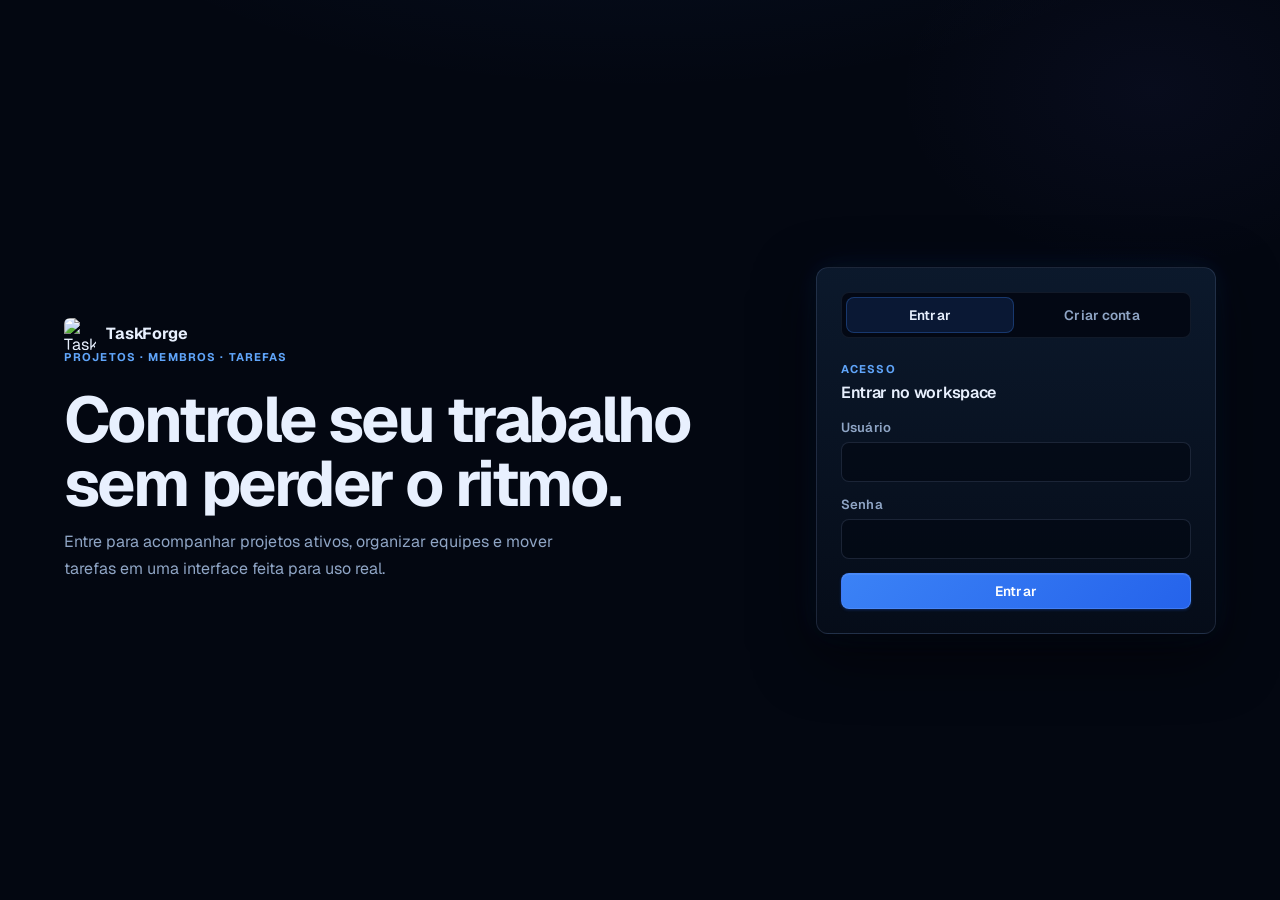
==== commit 44437f7c: "colocando chat e melhorando frontend" ====
--- a/static/frontend/index.html
+++ b/static/frontend/index.html
@@ -4,13 +4,13 @@
     <meta charset="utf-8">
     <meta name="viewport" content="width=device-width, initial-scale=1">
     <title>TaskForge</title>
-    <link rel="icon" href="/static/icons/TaskForgeLogo.png">
+    <link rel="icon" href="http://localhost:5000/static/icons/TaskForgeLogo.png">
     <link rel="stylesheet" href="./css/styles.css">
   </head>
   <body data-page="redirect">
     <div id="toast-region" class="toast-region" aria-live="polite" aria-atomic="true"></div>
     <main class="page-loader">
-      <img class="brand-mark" src="/static/icons/TaskForgeLogo.png" alt="TaskForge">
+      <img class="brand-mark" src="http://localhost:5000/static/icons/TaskForgeLogo.png" alt="TaskForge">
       <p class="eyebrow">TaskForge</p>
       <h1>Carregando workspace</h1>
     </main>
--- a/static/frontend/css/styles.css
+++ b/static/frontend/css/styles.css
@@ -53,7 +53,7 @@
   --radius-sm:   6px;
   --radius:      8px;
   --radius-lg:   12px;
-  --sidebar-width: 248px;
+  --sidebar-width: 216px;
   --sidebar-collapsed-width: 72px;
 
   font-family: 'Geist', 'Inter', ui-sans-serif, system-ui, -apple-system, sans-serif;
@@ -61,6 +61,33 @@
 
 /* ── Reset & Base ──────────────────────────────────────── */
 *, *::before, *::after { box-sizing: border-box; }
+
+/* ── Scrollbars ─────────────────────────────────────────── */
+::-webkit-scrollbar {
+  width: 6px;
+  height: 6px;
+}
+::-webkit-scrollbar-track {
+  background: transparent;
+}
+::-webkit-scrollbar-thumb {
+  background: rgba(148, 176, 220, 0.15);
+  border-radius: 999px;
+  transition: background 150ms ease;
+}
+::-webkit-scrollbar-thumb:hover {
+  background: rgba(96, 165, 250, 0.35);
+}
+::-webkit-scrollbar-corner {
+  background: transparent;
+}
+* {
+  scrollbar-width: thin;
+  scrollbar-color: rgba(148, 176, 220, 0.15) transparent;
+}
+*:hover {
+  scrollbar-color: rgba(96, 165, 250, 0.35) transparent;
+}
 
 html { min-height: 100%; background: var(--bg); }
 
@@ -1512,6 +1539,7 @@
 .role-badge {
   display: inline-flex;
   align-items: center;
+  align-self: flex-start;
   height: 24px;
   padding: 0 10px;
   border-radius: 999px;
@@ -1663,6 +1691,11 @@
   grid-template-columns: minmax(0, 1.6fr) minmax(280px, 1fr);
   gap: 16px;
   align-items: start;
+}
+
+.org-side-col {
+  position: sticky;
+  top: 16px;
 }
 
 .org-main-col, .org-side-col {
@@ -1945,3 +1978,238 @@
     padding: 8px;
   }
 }
+
+/* ── Chat Drawer ───────────────────────────────────────────── */
+.chat-backdrop {
+  display: none;
+  position: fixed;
+  inset: 0;
+  background: rgba(0,0,0,0.5);
+  z-index: 200;
+}
+.chat-backdrop.is-open { display: block; }
+
+.chat-drawer {
+  position: fixed;
+  top: 0;
+  right: 0;
+  width: 360px;
+  height: 100vh;
+  background: var(--panel);
+  border-left: 1px solid var(--line-med);
+  z-index: 201;
+  transform: translateX(100%);
+  transition: transform 240ms cubic-bezier(0.32, 0.72, 0, 1);
+  display: flex;
+  flex-direction: column;
+}
+.chat-drawer.is-open { transform: translateX(0); }
+
+.chat-drawer-inner {
+  display: flex;
+  flex-direction: column;
+  height: 100%;
+  overflow: hidden;
+}
+
+.chat-view {
+  display: flex;
+  flex-direction: column;
+  height: 100%;
+}
+.chat-view.is-hidden { display: none; }
+
+.chat-drawer-header {
+  display: flex;
+  align-items: center;
+  gap: 12px;
+  padding: 20px 20px 16px;
+  border-bottom: 1px solid var(--line);
+  flex-shrink: 0;
+}
+.chat-drawer-header .eyebrow {
+  font-size: 0.65rem;
+  text-transform: uppercase;
+  letter-spacing: 0.08em;
+  color: var(--text-muted);
+  margin: 0 0 2px;
+}
+.chat-drawer-header h2 { margin: 0; font-size: 1.1rem; font-weight: 600; }
+
+.chat-back-btn {
+  padding: 6px 8px;
+  min-width: unset;
+  color: var(--text-soft);
+}
+
+.chat-org-list {
+  flex: 1;
+  overflow-y: auto;
+  padding: 8px;
+}
+.chat-org-item {
+  display: flex;
+  align-items: center;
+  gap: 12px;
+  padding: 10px 12px;
+  border-radius: var(--radius);
+  cursor: pointer;
+  transition: background 120ms;
+  border: none;
+  background: transparent;
+  width: 100%;
+  text-align: left;
+  color: var(--text);
+}
+.chat-org-item:hover { background: var(--panel-2); }
+.chat-org-avatar {
+  width: 36px;
+  height: 36px;
+  border-radius: var(--radius-sm);
+  background: var(--blue-glow);
+  border: 1px solid var(--line-med);
+  display: flex;
+  align-items: center;
+  justify-content: center;
+  font-size: 0.75rem;
+  font-weight: 600;
+  color: var(--blue-bright);
+  flex-shrink: 0;
+  overflow: hidden;
+}
+.chat-org-avatar img { width: 100%; height: 100%; object-fit: cover; }
+.chat-org-name { font-size: 0.875rem; font-weight: 500; }
+
+.chat-messages {
+  flex: 1;
+  overflow-y: auto;
+  padding: 12px;
+  display: flex;
+  flex-direction: column;
+  gap: 12px;
+}
+.chat-msg {
+  display: flex;
+  gap: 8px;
+  align-items: flex-start;
+}
+.chat-msg-avatar {
+  width: 28px;
+  height: 28px;
+  border-radius: 50%;
+  background: var(--blue-glow);
+  border: 1px solid var(--line-med);
+  display: flex;
+  align-items: center;
+  justify-content: center;
+  font-size: 0.6rem;
+  font-weight: 600;
+  color: var(--blue-bright);
+  flex-shrink: 0;
+  overflow: hidden;
+}
+.chat-msg-avatar img { width: 100%; height: 100%; object-fit: cover; }
+.chat-msg-body { flex: 1; min-width: 0; }
+.chat-msg-meta {
+  display: flex;
+  align-items: baseline;
+  gap: 6px;
+  margin-bottom: 2px;
+}
+.chat-msg-username { font-size: 0.8rem; font-weight: 600; color: var(--text); }
+.chat-msg-time { font-size: 0.7rem; color: var(--text-muted); }
+.chat-msg-content {
+  font-size: 0.875rem;
+  color: var(--text-soft);
+  line-height: 1.5;
+  word-break: break-word;
+  margin: 0;
+}
+
+.chat-input-row {
+  display: flex;
+  gap: 8px;
+  padding: 12px 16px;
+  border-top: 1px solid var(--line);
+  flex-shrink: 0;
+}
+.chat-input-row input { flex: 1; padding: 8px 12px; font-size: 0.875rem; }
+.chat-input-row .primary-button { padding: 8px 14px; min-width: unset; }
+
+button.nav-link {
+  background: none;
+  border: none;
+  width: 100%;
+  text-align: left;
+}
+
+@media (max-width: 560px) {
+  .chat-drawer { width: 100vw; }
+}
+
+/* ── Org side tabbed panel ─────────────────────────────────── */
+.org-side-tabbed {
+  display: flex;
+  flex-direction: column;
+  padding: 0;
+  overflow: hidden;
+  max-height: calc(100vh - 120px);
+}
+
+.org-side-tabs {
+  display: flex;
+  border-bottom: 1px solid var(--line);
+  flex-shrink: 0;
+}
+
+.org-side-tab {
+  flex: 1;
+  padding: 10px 8px;
+  font-size: 0.78rem;
+  font-weight: 500;
+  color: var(--text-muted);
+  background: transparent;
+  border: none;
+  border-bottom: 2px solid transparent;
+  cursor: pointer;
+  transition: color 120ms, border-color 120ms;
+  margin-bottom: -1px;
+}
+.org-side-tab:hover { color: var(--text); }
+.org-side-tab.is-active {
+  color: var(--text);
+  border-bottom-color: var(--blue-bright);
+}
+
+.org-side-pane {
+  flex: 1;
+  overflow-y: auto;
+  padding: 12px;
+  min-height: 0;
+}
+.org-side-pane.is-hidden { display: none; }
+
+/* Inline chat inside the tab */
+.org-side-pane#tab-chat {
+  display: flex;
+  flex-direction: column;
+  padding: 0;
+  overflow: hidden;
+  max-height: 420px;
+}
+.org-inline-chat {
+  display: flex;
+  flex-direction: column;
+  flex: 1;
+  min-height: 0;
+}
+.org-chat-messages {
+  flex: 1;
+  overflow-y: auto;
+  display: flex;
+  flex-direction: column;
+  gap: 12px;
+  padding: 12px;
+  padding-bottom: 8px;
+  min-height: 0;
+}
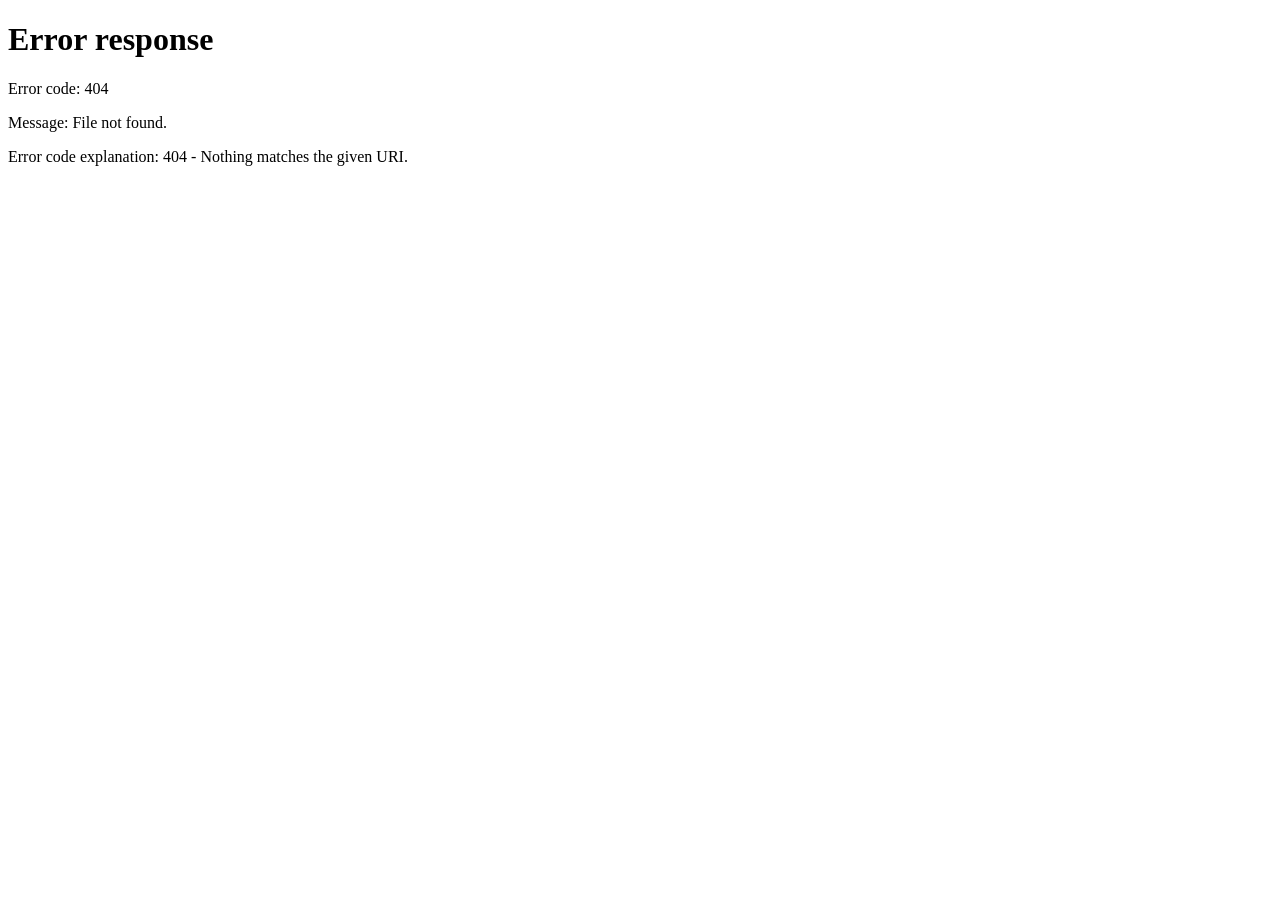
==== commit ec15bfd8: "corrigindo bug em uploads" ====
--- a/static/frontend/index.html
+++ b/static/frontend/index.html
@@ -4,13 +4,13 @@
     <meta charset="utf-8">
     <meta name="viewport" content="width=device-width, initial-scale=1">
     <title>TaskForge</title>
-    <link rel="icon" href="http://localhost:5000/static/icons/TaskForgeLogo.png">
+    <link rel="icon" href="https://api.taskforge.app.br/static/icons/TaskForgeLogo.png">
     <link rel="stylesheet" href="./css/styles.css">
   </head>
   <body data-page="redirect">
     <div id="toast-region" class="toast-region" aria-live="polite" aria-atomic="true"></div>
     <main class="page-loader">
-      <img class="brand-mark" src="http://localhost:5000/static/icons/TaskForgeLogo.png" alt="TaskForge">
+      <img class="brand-mark" src="https://api.taskforge.app.br/static/icons/TaskForgeLogo.png" alt="TaskForge">
       <p class="eyebrow">TaskForge</p>
       <h1>Carregando workspace</h1>
     </main>
